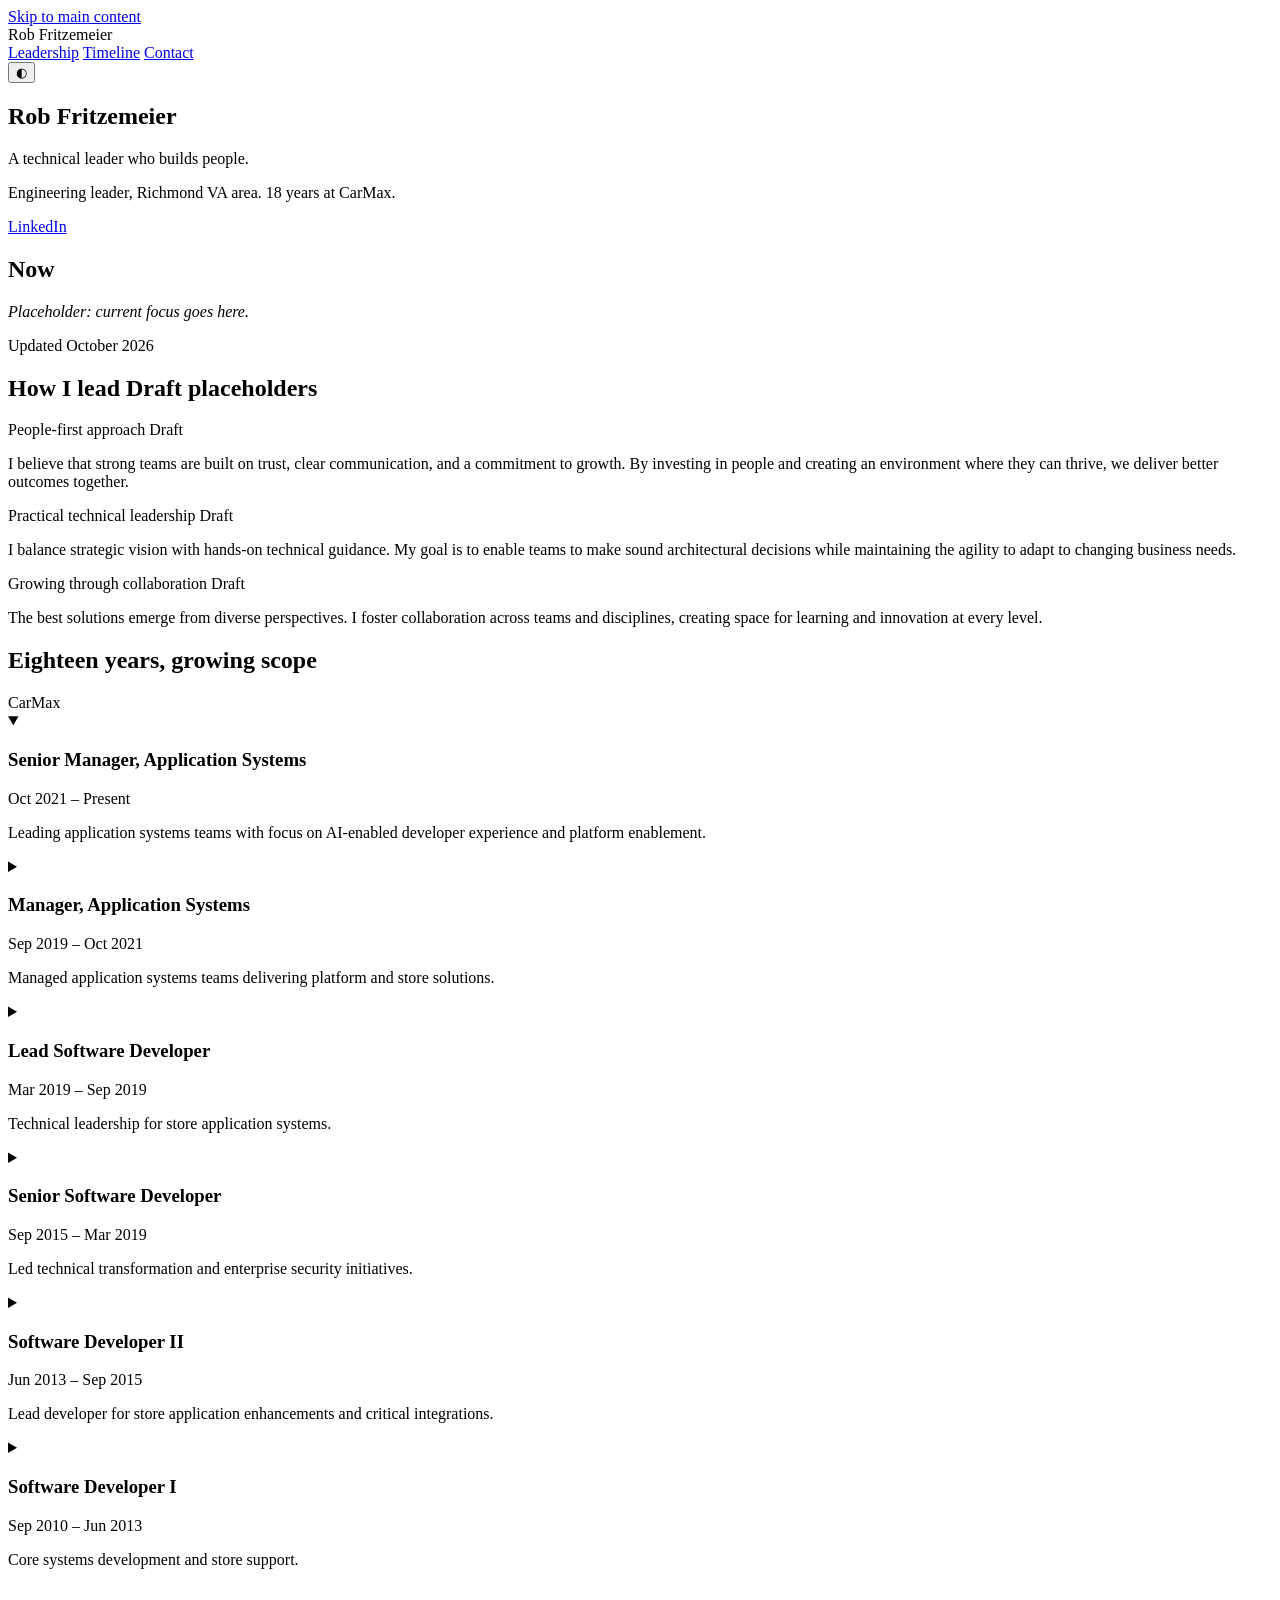
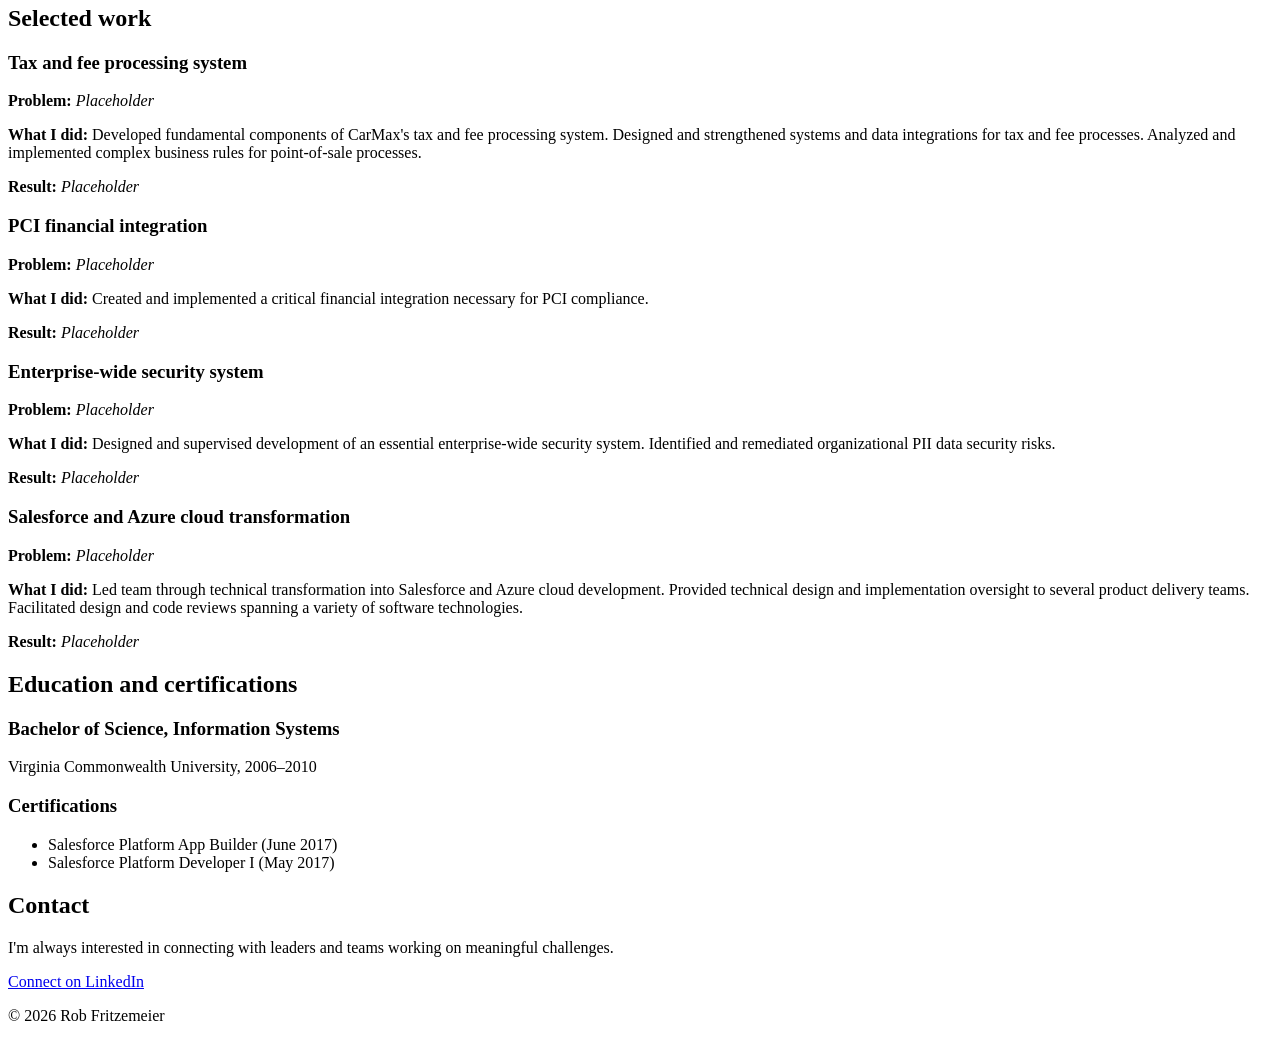
==== public/index.html @ 71935963 "Fix placeholder content to prevent accidental publication - Remove job-seeking language from Now car" ====
<!DOCTYPE html>
<html lang="en">
<head>
  <meta charset="UTF-8">
  <meta name="viewport" content="width=device-width, initial-scale=1.0">
  <meta name="color-scheme" content="light dark">
  <meta name="description" content="Technical leader who builds people. 18 years of growing scope at CarMax.">
  
  <!-- Open Graph -->
  <meta property="og:type" content="website">
  <meta property="og:url" content="https://robthefritz.com">
  <meta property="og:title" content="Rob Fritzemeier | Engineering leader">
  <meta property="og:description" content="Technical leader who builds people. 18 years of growing scope at CarMax.">
  <meta property="og:image" content="https://robthefritz.com/og-preview.png">
  <meta property="og:image:width" content="1200">
  <meta property="og:image:height" content="630">
  
  <!-- Twitter Card -->
  <meta name="twitter:card" content="summary_large_image">
  <meta name="twitter:url" content="https://robthefritz.com">
  <meta name="twitter:title" content="Rob Fritzemeier | Engineering leader">
  <meta name="twitter:description" content="Technical leader who builds people. 18 years of growing scope at CarMax.">
  <meta name="twitter:image" content="https://robthefritz.com/og-preview.png">
  
  <!-- Canonical -->
  <link rel="canonical" href="https://robthefritz.com">
  
  <title>Rob Fritzemeier | Engineering leader</title>
  <link rel="icon" type="image/svg+xml" href="/favicon.svg">
  <link rel="icon" type="image/png" sizes="32x32" href="/favicon-32.png">
  <link rel="stylesheet" href="/style.css">
  
  <!-- Theme script: runs before paint to avoid flash -->
  <script>
    (function() {
      const theme = localStorage.getItem('theme') || 'auto';
      if (theme === 'light') {
        document.documentElement.setAttribute('data-theme', 'light');
      } else if (theme === 'dark') {
        document.documentElement.setAttribute('data-theme', 'dark');
      }
    })();
  </script>
</head>
<body>
  <a href="#main-content" class="skip-link">Skip to main content</a>

  <header>
    <div class="header-content">
      <div class="header-name">Rob Fritzemeier</div>
      <div class="header-right">
        <nav aria-label="Main navigation">
          <a href="#leadership">Leadership</a>
          <a href="#timeline">Timeline</a>
          <a href="#contact">Contact</a>
        </nav>
        <button id="theme-toggle" aria-label="Toggle theme" title="Toggle light/dark theme">
          <span class="theme-icon" aria-hidden="true"></span>
        </button>
      </div>
    </div>
  </header>

  <main id="main-content">
    <!-- Hero Section -->
    <section class="hero">
      <h1>Rob Fritzemeier</h1>
      <p class="headline">A technical leader who builds people.</p>
      <p class="subtitle">Engineering leader, Richmond VA area. 18 years at CarMax.</p>
      <div class="hero-links">
        <!-- TODO(rob): set email address -->
        <!-- <a href="mailto:TODO@example.invalid" class="button-secondary">Email</a> -->
        <a href="https://linkedin.com/in/robthefritz" class="button-secondary" rel="noopener noreferrer" target="_blank">LinkedIn</a>
        <!-- TODO(rob): add /rob-fritzemeier-resume.pdf to enable this button -->
        <!-- <a href="/rob-fritzemeier-resume.pdf" class="button-secondary" download>Download resume (PDF)</a> -->
      </div>
    </section>

    <!-- Now Section -->
    <section class="now-card" aria-labelledby="now-heading">
      <h2 id="now-heading" class="now-label">Now</h2>
      <!-- TODO(rob) -->
      <p><em>Placeholder: current focus goes here.</em></p>
      <p class="now-updated">Updated October 2026</p>
    </section>

    <!-- How I Lead Section -->
    <section id="leadership" aria-labelledby="leadership-heading">
      <h2 id="leadership-heading">How I lead <span class="draft-label">Draft placeholders</span></h2>
      <div class="principles">
        <!-- TODO(rob) -->
        <div class="principle">
          <div class="principle-title">People-first approach <span class="draft-label">Draft</span></div>
          <p>I believe that strong teams are built on trust, clear communication, and a commitment to growth. By investing in people and creating an environment where they can thrive, we deliver better outcomes together.</p>
        </div>
        <!-- TODO(rob) -->
        <div class="principle">
          <div class="principle-title">Practical technical leadership <span class="draft-label">Draft</span></div>
          <p>I balance strategic vision with hands-on technical guidance. My goal is to enable teams to make sound architectural decisions while maintaining the agility to adapt to changing business needs.</p>
        </div>
        <!-- TODO(rob) -->
        <div class="principle">
          <div class="principle-title">Growing through collaboration <span class="draft-label">Draft</span></div>
          <p>The best solutions emerge from diverse perspectives. I foster collaboration across teams and disciplines, creating space for learning and innovation at every level.</p>
        </div>
      </div>
    </section>

    <!-- Timeline Section -->
    <section id="timeline" aria-labelledby="timeline-heading">
      <h2 id="timeline-heading">Eighteen years, growing scope</h2>
      <div class="employer-heading">CarMax</div>
      <div class="timeline">
        <details class="timeline-entry current" open>
          <summary>
            <div class="timeline-marker"></div>
            <div class="timeline-summary">
              <div class="timeline-header">
                <h3>Senior Manager, Application Systems</h3>
                <div class="timeline-years">Oct 2021 – Present</div>
              </div>
              <p class="timeline-scope">Leading application systems teams with focus on AI-enabled developer experience and platform enablement.</p>
            </div>
          </summary>
        </details>

        <details class="timeline-entry">
          <summary>
            <div class="timeline-marker"></div>
            <div class="timeline-summary">
              <div class="timeline-header">
                <h3>Manager, Application Systems</h3>
                <div class="timeline-years">Sep 2019 – Oct 2021</div>
              </div>
              <p class="timeline-scope">Managed application systems teams delivering platform and store solutions.</p>
            </div>
          </summary>
        </details>

        <details class="timeline-entry">
          <summary>
            <div class="timeline-marker"></div>
            <div class="timeline-summary">
              <div class="timeline-header">
                <h3>Lead Software Developer</h3>
                <div class="timeline-years">Mar 2019 – Sep 2019</div>
              </div>
              <p class="timeline-scope">Technical leadership for store application systems.</p>
            </div>
          </summary>
        </details>

        <details class="timeline-entry">
          <summary>
            <div class="timeline-marker"></div>
            <div class="timeline-summary">
              <div class="timeline-header">
                <h3>Senior Software Developer</h3>
                <div class="timeline-years">Sep 2015 – Mar 2019</div>
              </div>
              <p class="timeline-scope">Led technical transformation and enterprise security initiatives.</p>
            </div>
          </summary>
          <div class="timeline-details">
            <ul>
              <li>Led team through technical transformation into Salesforce and Azure cloud development</li>
              <li>Designed and supervised development of an essential enterprise-wide security system</li>
              <li>Identified and remediated organizational PII data security risks</li>
            </ul>
          </div>
        </details>

        <details class="timeline-entry">
          <summary>
            <div class="timeline-marker"></div>
            <div class="timeline-summary">
              <div class="timeline-header">
                <h3>Software Developer II</h3>
                <div class="timeline-years">Jun 2013 – Sep 2015</div>
              </div>
              <p class="timeline-scope">Lead developer for store application enhancements and critical integrations.</p>
            </div>
          </summary>
          <div class="timeline-details">
            <ul>
              <li>Created and implemented a critical financial integration necessary for PCI compliance</li>
              <li>Lead developer for a wide assortment of store application enhancement projects</li>
              <li>Built and maintained several key third-party service integrations</li>
            </ul>
          </div>
        </details>

        <details class="timeline-entry">
          <summary>
            <div class="timeline-marker"></div>
            <div class="timeline-summary">
              <div class="timeline-header">
                <h3>Software Developer I</h3>
                <div class="timeline-years">Sep 2010 – Jun 2013</div>
              </div>
              <p class="timeline-scope">Core systems development and store support.</p>
            </div>
          </summary>
          <div class="timeline-details">
            <ul>
              <li>Developed fundamental components of CarMax's tax and fee processing system</li>
              <li>Maintained and augmented core business application systems</li>
              <li>Analyzed and implemented complex business rules for point-of-sale processes</li>
            </ul>
          </div>
        </details>
      </div>
    </section>

    <!-- Selected Work Section -->
    <section id="work" aria-labelledby="work-heading">
      <h2 id="work-heading">Selected work</h2>
      <div class="work-grid">
        <article class="work-card">
          <h3>Tax and fee processing system</h3>
          <!-- TODO(rob) -->
          <p><strong>Problem:</strong> <em>Placeholder</em></p>
          <p><strong>What I did:</strong> Developed fundamental components of CarMax's tax and fee processing system. Designed and strengthened systems and data integrations for tax and fee processes. Analyzed and implemented complex business rules for point-of-sale processes.</p>
          <!-- TODO(rob) -->
          <p><strong>Result:</strong> <em>Placeholder</em></p>
        </article>

        <article class="work-card">
          <h3>PCI financial integration</h3>
          <!-- TODO(rob) -->
          <p><strong>Problem:</strong> <em>Placeholder</em></p>
          <p><strong>What I did:</strong> Created and implemented a critical financial integration necessary for PCI compliance.</p>
          <!-- TODO(rob) -->
          <p><strong>Result:</strong> <em>Placeholder</em></p>
        </article>

        <article class="work-card">
          <h3>Enterprise-wide security system</h3>
          <!-- TODO(rob) -->
          <p><strong>Problem:</strong> <em>Placeholder</em></p>
          <p><strong>What I did:</strong> Designed and supervised development of an essential enterprise-wide security system. Identified and remediated organizational PII data security risks.</p>
          <!-- TODO(rob) -->
          <p><strong>Result:</strong> <em>Placeholder</em></p>
        </article>

        <article class="work-card">
          <h3>Salesforce and Azure cloud transformation</h3>
          <!-- TODO(rob) -->
          <p><strong>Problem:</strong> <em>Placeholder</em></p>
          <p><strong>What I did:</strong> Led team through technical transformation into Salesforce and Azure cloud development. Provided technical design and implementation oversight to several product delivery teams. Facilitated design and code reviews spanning a variety of software technologies.</p>
          <!-- TODO(rob) -->
          <p><strong>Result:</strong> <em>Placeholder</em></p>
        </article>
      </div>
    </section>

    <!-- Education and Certifications Section -->
    <section id="education" aria-labelledby="education-heading">
      <h2 id="education-heading">Education and certifications</h2>
      <div class="education-content">
        <div class="education-item">
          <h3>Bachelor of Science, Information Systems</h3>
          <p>Virginia Commonwealth University, 2006–2010</p>
        </div>
        <div class="certifications">
          <h3>Certifications</h3>
          <ul>
            <li>Salesforce Platform App Builder (June 2017)</li>
            <li>Salesforce Platform Developer I (May 2017)</li>
          </ul>
        </div>
      </div>
    </section>

    <!-- Contact Section -->
    <section id="contact" aria-labelledby="contact-heading">
      <h2 id="contact-heading">Contact</h2>
      <p class="contact-intro">I'm always interested in connecting with leaders and teams working on meaningful challenges.</p>
      <!-- TODO(rob): set email address -->
      <div class="contact-links">
        <!-- <a href="mailto:TODO@example.invalid" class="button-primary">Email</a> -->
        <a href="https://linkedin.com/in/robthefritz" class="button-primary" rel="noopener noreferrer" target="_blank">Connect on LinkedIn</a>
      </div>
    </section>
  </main>

  <footer>
    <p>© 2026 Rob Fritzemeier</p>
    <!-- TODO(rob): add /rob-fritzemeier-resume.pdf to enable this button -->
    <!-- <a href="/rob-fritzemeier-resume.pdf" class="button-secondary" download>Download resume (PDF)</a> -->
  </footer>

  <!-- Theme toggle script -->
  <script>
    (function() {
      const toggle = document.getElementById('theme-toggle');
      if (!toggle) return;
      
      const themes = ['auto', 'light', 'dark'];
      let currentTheme = localStorage.getItem('theme') || 'auto';
      
      function setTheme(theme) {
        currentTheme = theme;
        localStorage.setItem('theme', theme);
        
        if (theme === 'auto') {
          document.documentElement.removeAttribute('data-theme');
          toggle.setAttribute('aria-label', 'Theme: Auto');
        } else {
          document.documentElement.setAttribute('data-theme', theme);
          toggle.setAttribute('aria-label', 'Theme: ' + theme.charAt(0).toUpperCase() + theme.slice(1));
        }
        
        updateIcon();
      }
      
      function updateIcon() {
        const icon = toggle.querySelector('.theme-icon');
        if (currentTheme === 'light') {
          icon.textContent = '☀';
        } else if (currentTheme === 'dark') {
          icon.textContent = '☾';
        } else {
          icon.textContent = '◐';
        }
      }
      
      toggle.addEventListener('click', function() {
        const currentIndex = themes.indexOf(currentTheme);
        const nextTheme = themes[(currentIndex + 1) % themes.length];
        setTheme(nextTheme);
      });
      
      setTheme(currentTheme);
    })();
  </script>
</body>
</html>
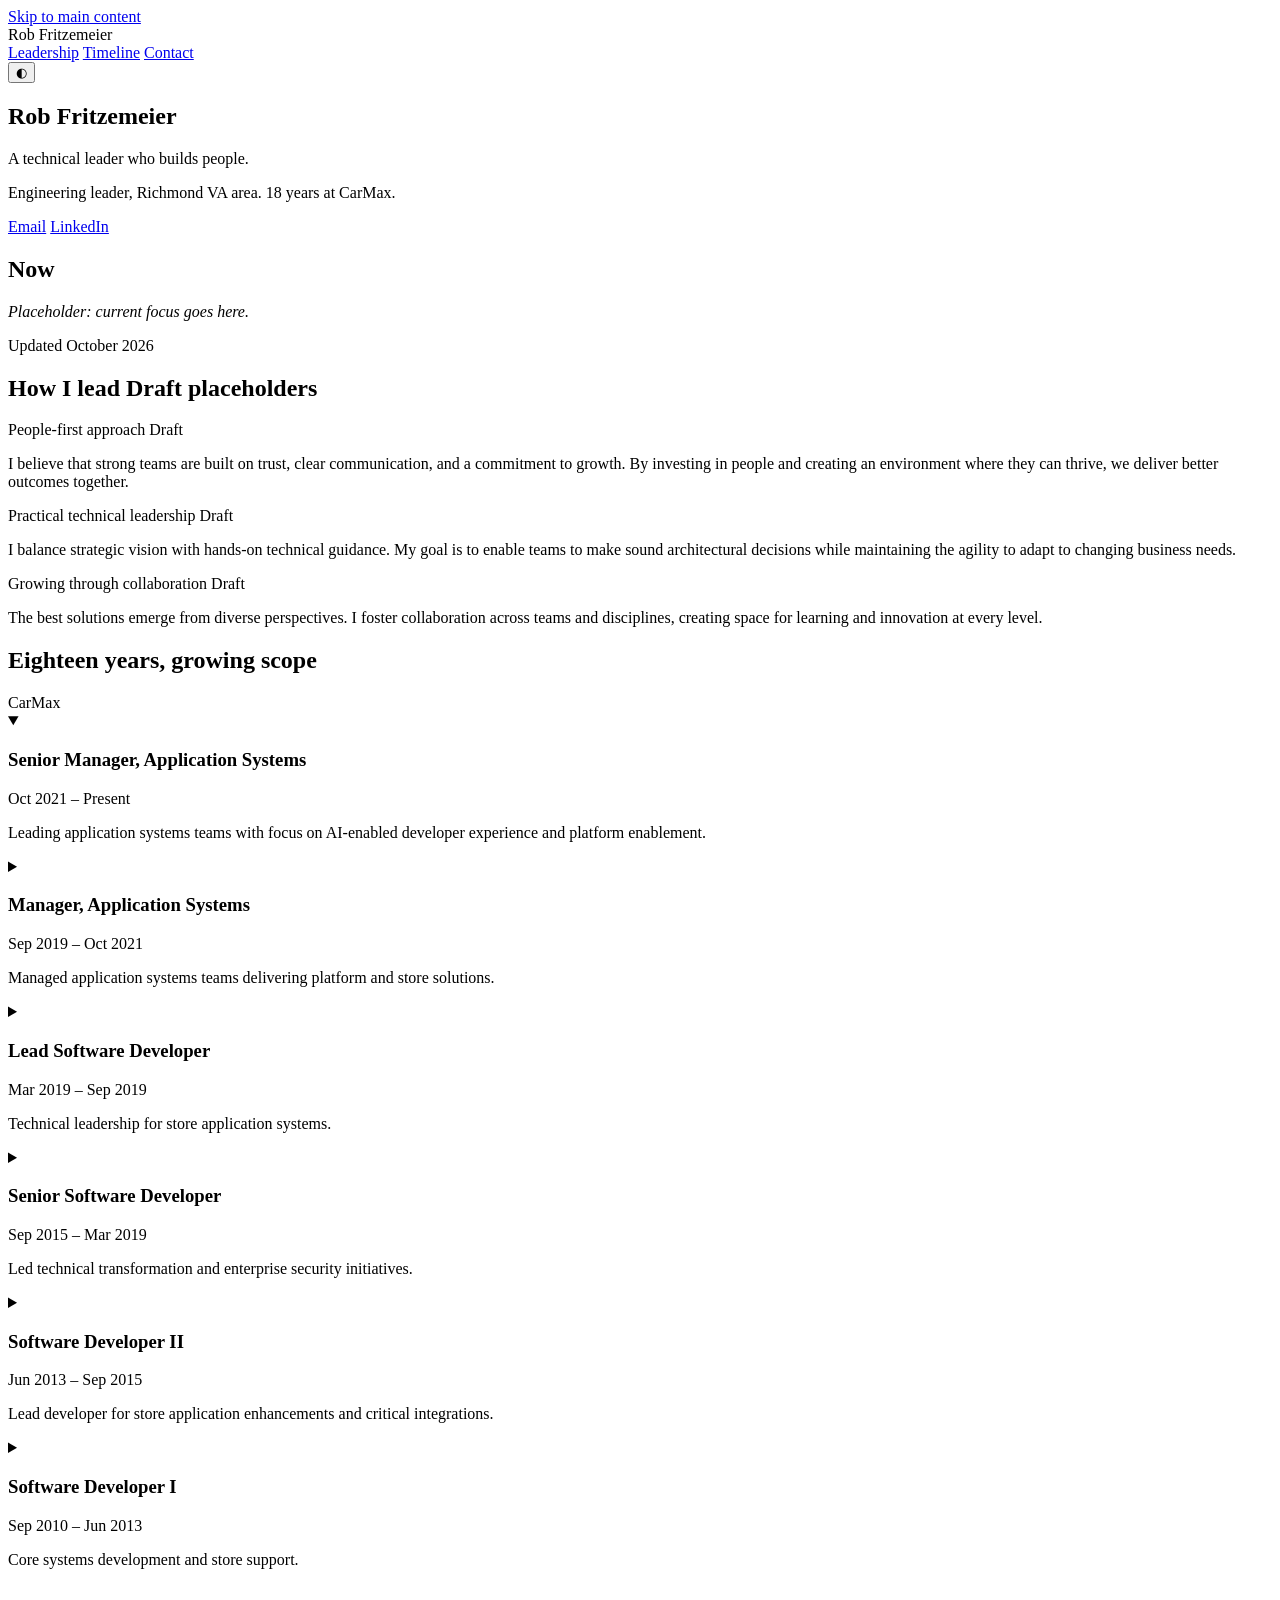
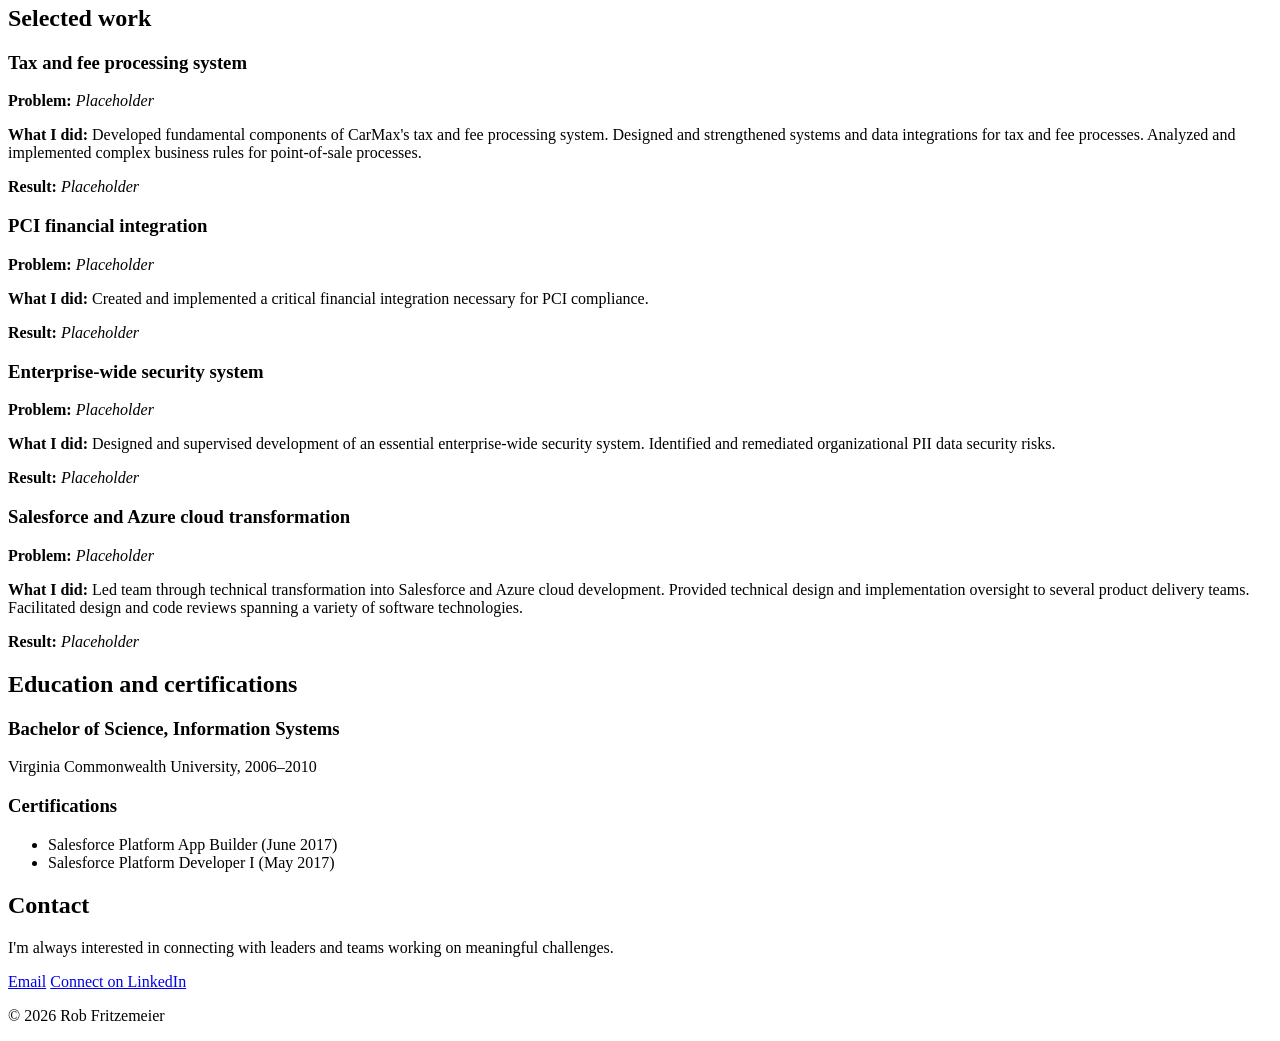
==== commit e4a24a40: "Enable email buttons with robthefritz@gmail.com - Uncomment and activate email buttons in hero and c" ====
--- a/public/index.html
+++ b/public/index.html
@@ -68,8 +68,7 @@
       <p class="headline">A technical leader who builds people.</p>
       <p class="subtitle">Engineering leader, Richmond VA area. 18 years at CarMax.</p>
       <div class="hero-links">
-        <!-- TODO(rob): set email address -->
-        <!-- <a href="mailto:TODO@example.invalid" class="button-secondary">Email</a> -->
+        <a href="mailto:robthefritz@gmail.com" class="button-secondary">Email</a>
         <a href="https://linkedin.com/in/robthefritz" class="button-secondary" rel="noopener noreferrer" target="_blank">LinkedIn</a>
         <!-- TODO(rob): add /rob-fritzemeier-resume.pdf to enable this button -->
         <!-- <a href="/rob-fritzemeier-resume.pdf" class="button-secondary" download>Download resume (PDF)</a> -->
@@ -276,9 +275,8 @@
     <section id="contact" aria-labelledby="contact-heading">
       <h2 id="contact-heading">Contact</h2>
       <p class="contact-intro">I'm always interested in connecting with leaders and teams working on meaningful challenges.</p>
-      <!-- TODO(rob): set email address -->
       <div class="contact-links">
-        <!-- <a href="mailto:TODO@example.invalid" class="button-primary">Email</a> -->
+        <a href="mailto:robthefritz@gmail.com" class="button-primary">Email</a>
         <a href="https://linkedin.com/in/robthefritz" class="button-primary" rel="noopener noreferrer" target="_blank">Connect on LinkedIn</a>
       </div>
     </section>
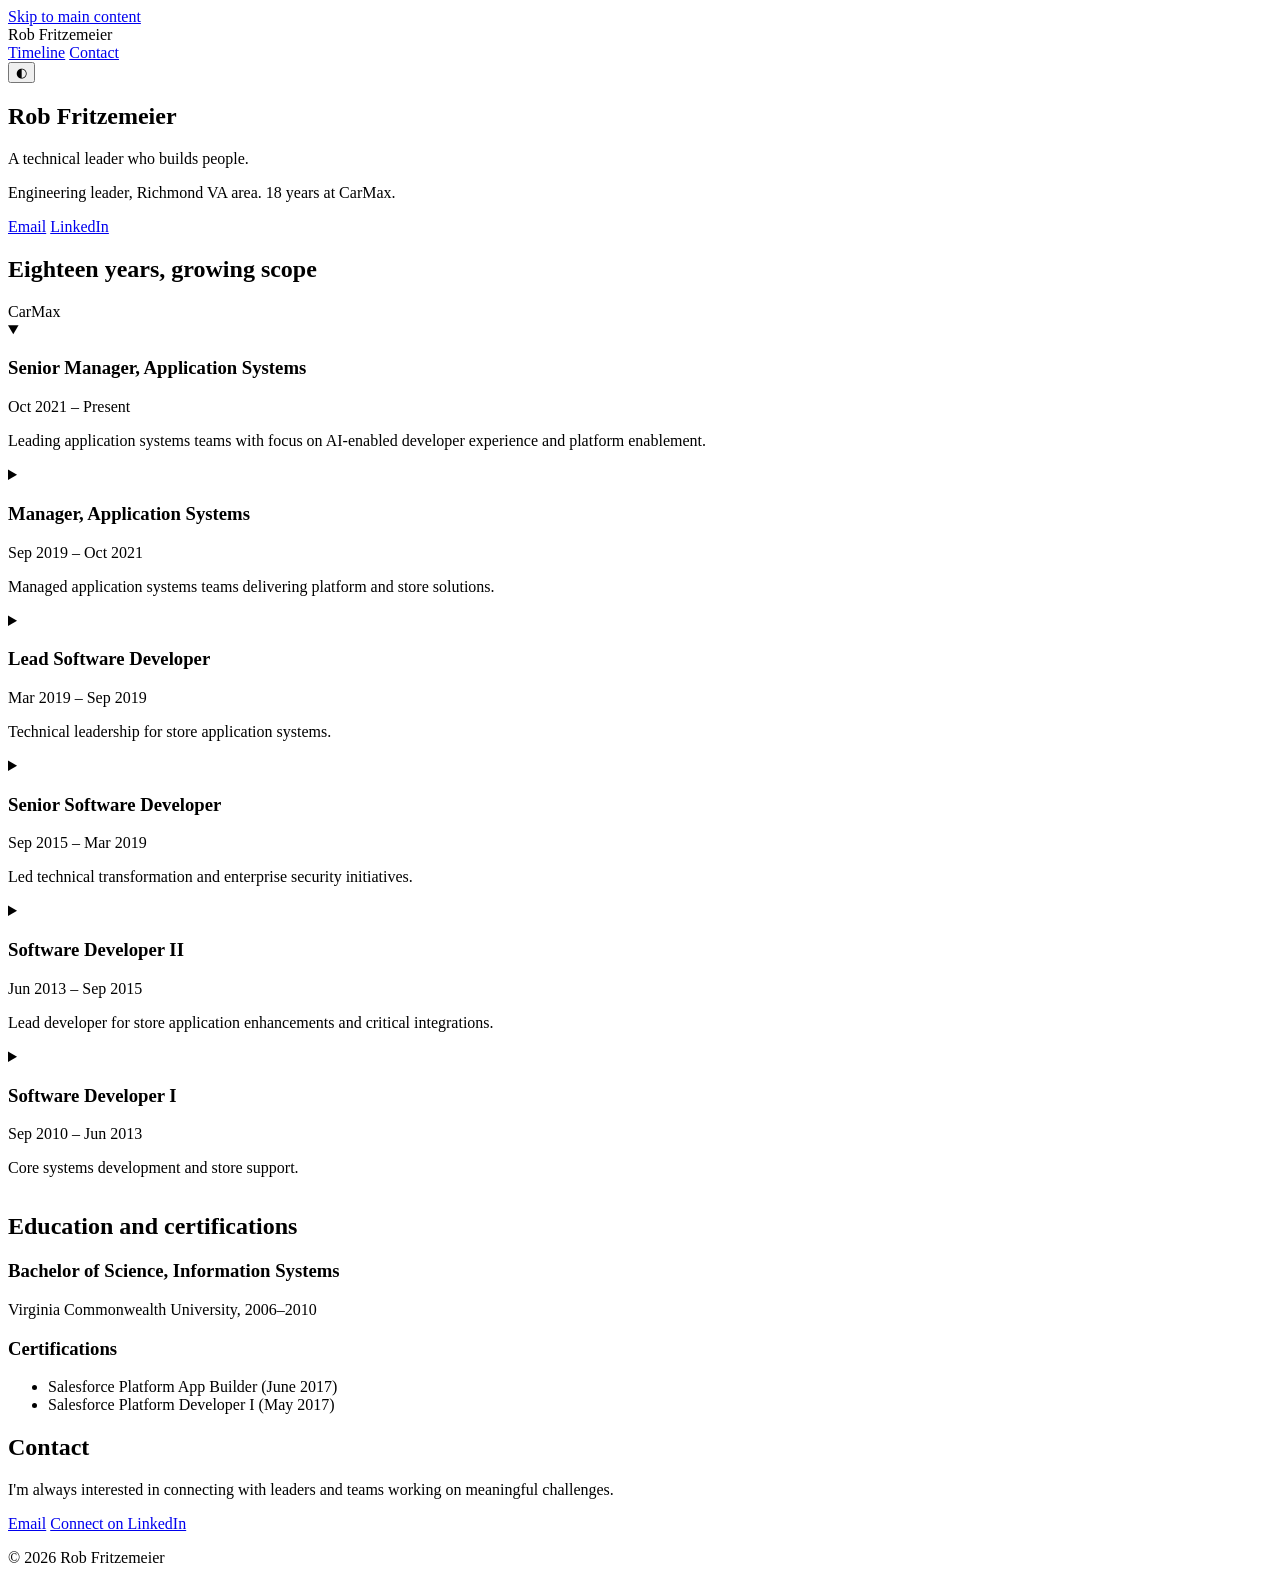
==== commit 6462a50f: "Remove placeholder-only sections for immediate deployment Sections removed from rendered page (kept " ====
--- a/public/index.html
+++ b/public/index.html
@@ -50,7 +50,6 @@
       <div class="header-name">Rob Fritzemeier</div>
       <div class="header-right">
         <nav aria-label="Main navigation">
-          <a href="#leadership">Leadership</a>
           <a href="#timeline">Timeline</a>
           <a href="#contact">Contact</a>
         </nav>
@@ -75,35 +74,26 @@
       </div>
     </section>
 
-    <!-- Now Section -->
+    <!-- TODO(rob): Restore Now card when ready - see issue #4
     <section class="now-card" aria-labelledby="now-heading">
       <h2 id="now-heading" class="now-label">Now</h2>
-      <!-- TODO(rob) -->
-      <p><em>Placeholder: current focus goes here.</em></p>
-      <p class="now-updated">Updated October 2026</p>
-    </section>
-
-    <!-- How I Lead Section -->
+      <p>[Current focus content goes here]</p>
+      <p class="now-updated">Updated Month Year</p>
+    </section>
+    -->
+
+    <!-- TODO(rob): Restore How I lead section when ready - see issue #6
     <section id="leadership" aria-labelledby="leadership-heading">
-      <h2 id="leadership-heading">How I lead <span class="draft-label">Draft placeholders</span></h2>
+      <h2 id="leadership-heading">How I lead</h2>
       <div class="principles">
-        <!-- TODO(rob) -->
         <div class="principle">
-          <div class="principle-title">People-first approach <span class="draft-label">Draft</span></div>
-          <p>I believe that strong teams are built on trust, clear communication, and a commitment to growth. By investing in people and creating an environment where they can thrive, we deliver better outcomes together.</p>
+          <div class="principle-title">[Leadership principle title]</div>
+          <p>[Leadership principle description]</p>
         </div>
-        <!-- TODO(rob) -->
-        <div class="principle">
-          <div class="principle-title">Practical technical leadership <span class="draft-label">Draft</span></div>
-          <p>I balance strategic vision with hands-on technical guidance. My goal is to enable teams to make sound architectural decisions while maintaining the agility to adapt to changing business needs.</p>
-        </div>
-        <!-- TODO(rob) -->
-        <div class="principle">
-          <div class="principle-title">Growing through collaboration <span class="draft-label">Draft</span></div>
-          <p>The best solutions emerge from diverse perspectives. I foster collaboration across teams and disciplines, creating space for learning and innovation at every level.</p>
-        </div>
-      </div>
-    </section>
+        [Additional principles]
+      </div>
+    </section>
+    -->
 
     <!-- Timeline Section -->
     <section id="timeline" aria-labelledby="timeline-heading">
@@ -211,47 +201,40 @@
       </div>
     </section>
 
-    <!-- Selected Work Section -->
+    <!-- TODO(rob): Restore Selected Work section when ready - see issues #3 (Problem statements) and #5 (Results)
     <section id="work" aria-labelledby="work-heading">
       <h2 id="work-heading">Selected work</h2>
       <div class="work-grid">
         <article class="work-card">
           <h3>Tax and fee processing system</h3>
-          <!-- TODO(rob) -->
-          <p><strong>Problem:</strong> <em>Placeholder</em></p>
+          <p><strong>Problem:</strong> [Context]</p>
           <p><strong>What I did:</strong> Developed fundamental components of CarMax's tax and fee processing system. Designed and strengthened systems and data integrations for tax and fee processes. Analyzed and implemented complex business rules for point-of-sale processes.</p>
-          <!-- TODO(rob) -->
-          <p><strong>Result:</strong> <em>Placeholder</em></p>
+          <p><strong>Result:</strong> [Outcome/impact]</p>
         </article>
 
         <article class="work-card">
           <h3>PCI financial integration</h3>
-          <!-- TODO(rob) -->
-          <p><strong>Problem:</strong> <em>Placeholder</em></p>
+          <p><strong>Problem:</strong> [Context]</p>
           <p><strong>What I did:</strong> Created and implemented a critical financial integration necessary for PCI compliance.</p>
-          <!-- TODO(rob) -->
-          <p><strong>Result:</strong> <em>Placeholder</em></p>
+          <p><strong>Result:</strong> [Outcome/impact]</p>
         </article>
 
         <article class="work-card">
           <h3>Enterprise-wide security system</h3>
-          <!-- TODO(rob) -->
-          <p><strong>Problem:</strong> <em>Placeholder</em></p>
+          <p><strong>Problem:</strong> [Context]</p>
           <p><strong>What I did:</strong> Designed and supervised development of an essential enterprise-wide security system. Identified and remediated organizational PII data security risks.</p>
-          <!-- TODO(rob) -->
-          <p><strong>Result:</strong> <em>Placeholder</em></p>
+          <p><strong>Result:</strong> [Outcome/impact]</p>
         </article>
 
         <article class="work-card">
           <h3>Salesforce and Azure cloud transformation</h3>
-          <!-- TODO(rob) -->
-          <p><strong>Problem:</strong> <em>Placeholder</em></p>
+          <p><strong>Problem:</strong> [Context]</p>
           <p><strong>What I did:</strong> Led team through technical transformation into Salesforce and Azure cloud development. Provided technical design and implementation oversight to several product delivery teams. Facilitated design and code reviews spanning a variety of software technologies.</p>
-          <!-- TODO(rob) -->
-          <p><strong>Result:</strong> <em>Placeholder</em></p>
+          <p><strong>Result:</strong> [Outcome/impact]</p>
         </article>
       </div>
     </section>
+    -->
 
     <!-- Education and Certifications Section -->
     <section id="education" aria-labelledby="education-heading">
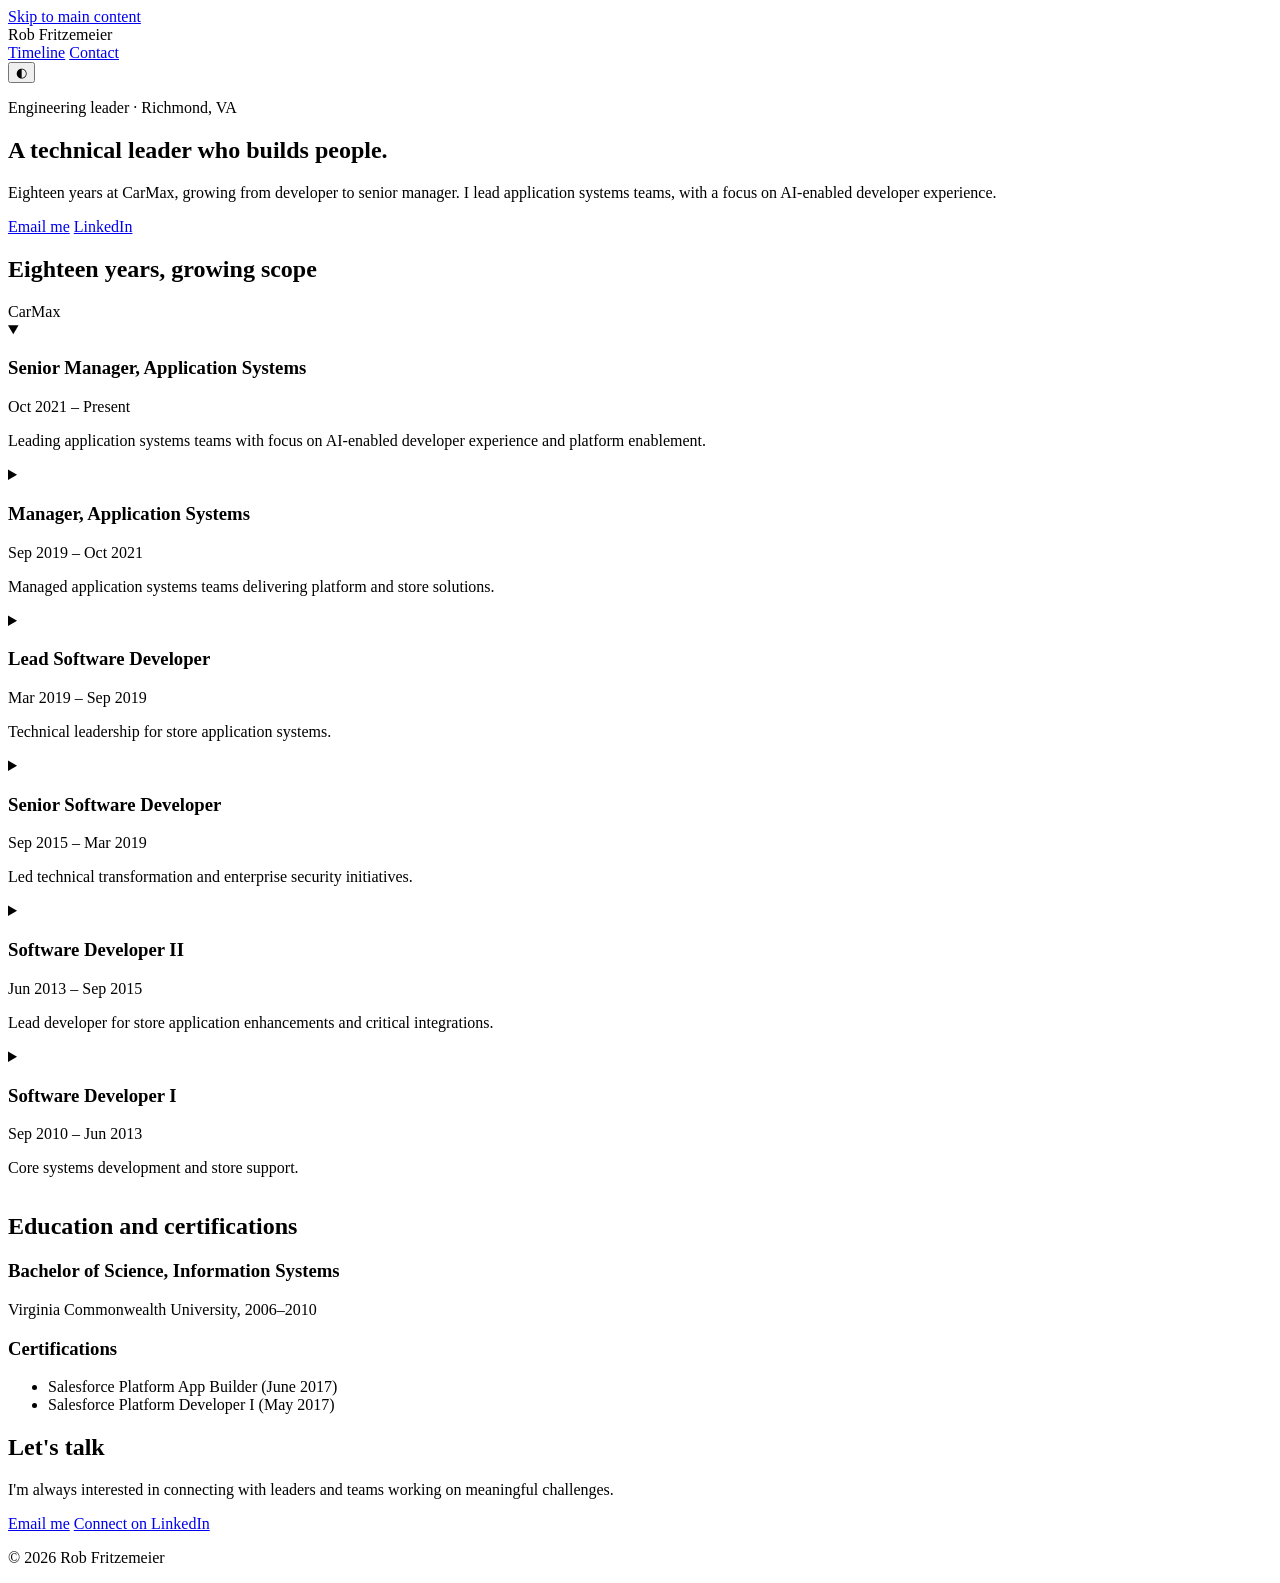
==== commit ade50e0c: "Implement v2 design with green palette and improved layout Replace brown palette with approved green" ====
--- a/public/index.html
+++ b/public/index.html
@@ -4,6 +4,8 @@
   <meta charset="UTF-8">
   <meta name="viewport" content="width=device-width, initial-scale=1.0">
   <meta name="color-scheme" content="light dark">
+  <meta name="theme-color" content="#3D6350" media="(prefers-color-scheme: light)">
+  <meta name="theme-color" content="#7FB89A" media="(prefers-color-scheme: dark)">
   <meta name="description" content="Technical leader who builds people. 18 years of growing scope at CarMax.">
   
   <!-- Open Graph -->
@@ -63,11 +65,11 @@
   <main id="main-content">
     <!-- Hero Section -->
     <section class="hero">
-      <h1>Rob Fritzemeier</h1>
-      <p class="headline">A technical leader who builds people.</p>
-      <p class="subtitle">Engineering leader, Richmond VA area. 18 years at CarMax.</p>
+      <p class="eyebrow">Engineering leader · Richmond, VA</p>
+      <h1>A technical leader who builds people.</h1>
+      <p class="subtitle">Eighteen years at CarMax, growing from developer to senior manager. I lead application systems teams, with a focus on AI-enabled developer experience.</p>
       <div class="hero-links">
-        <a href="mailto:robthefritz@gmail.com" class="button-secondary">Email</a>
+        <a href="mailto:robthefritz@gmail.com" class="button-primary">Email me</a>
         <a href="https://linkedin.com/in/robthefritz" class="button-secondary" rel="noopener noreferrer" target="_blank">LinkedIn</a>
         <!-- TODO(rob): add /rob-fritzemeier-resume.pdf to enable this button -->
         <!-- <a href="/rob-fritzemeier-resume.pdf" class="button-secondary" download>Download resume (PDF)</a> -->
@@ -256,11 +258,11 @@
 
     <!-- Contact Section -->
     <section id="contact" aria-labelledby="contact-heading">
-      <h2 id="contact-heading">Contact</h2>
+      <h2 id="contact-heading">Let's talk</h2>
       <p class="contact-intro">I'm always interested in connecting with leaders and teams working on meaningful challenges.</p>
       <div class="contact-links">
-        <a href="mailto:robthefritz@gmail.com" class="button-primary">Email</a>
-        <a href="https://linkedin.com/in/robthefritz" class="button-primary" rel="noopener noreferrer" target="_blank">Connect on LinkedIn</a>
+        <a href="mailto:robthefritz@gmail.com" class="button-primary">Email me</a>
+        <a href="https://linkedin.com/in/robthefritz" class="button-secondary" rel="noopener noreferrer" target="_blank">Connect on LinkedIn</a>
       </div>
     </section>
   </main>
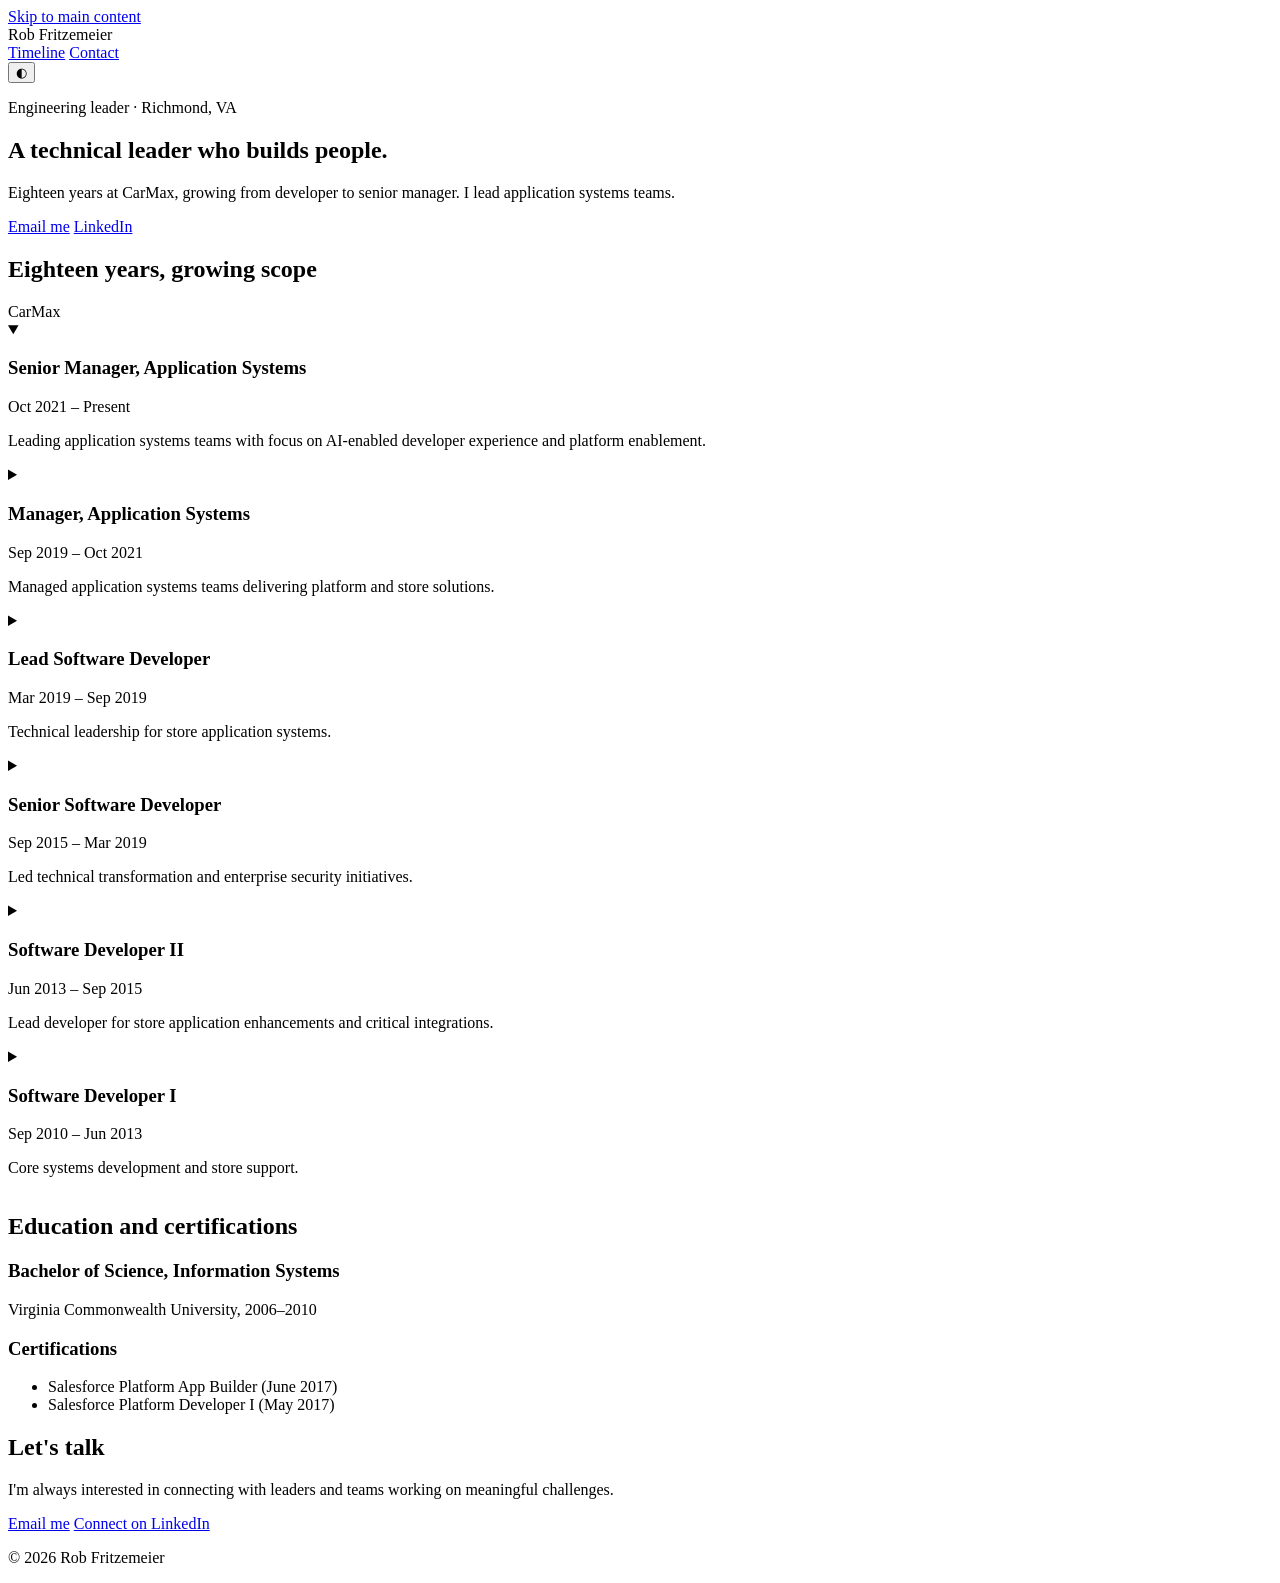
==== commit e527c657: "Fix hero subtitle and chevron display - Remove AI-focused claim from subtitle (not in source content" ====
--- a/public/index.html
+++ b/public/index.html
@@ -67,7 +67,7 @@
     <section class="hero">
       <p class="eyebrow">Engineering leader · Richmond, VA</p>
       <h1>A technical leader who builds people.</h1>
-      <p class="subtitle">Eighteen years at CarMax, growing from developer to senior manager. I lead application systems teams, with a focus on AI-enabled developer experience.</p>
+      <p class="subtitle">Eighteen years at CarMax, growing from developer to senior manager. I lead application systems teams.</p>
       <div class="hero-links">
         <a href="mailto:robthefritz@gmail.com" class="button-primary">Email me</a>
         <a href="https://linkedin.com/in/robthefritz" class="button-secondary" rel="noopener noreferrer" target="_blank">LinkedIn</a>
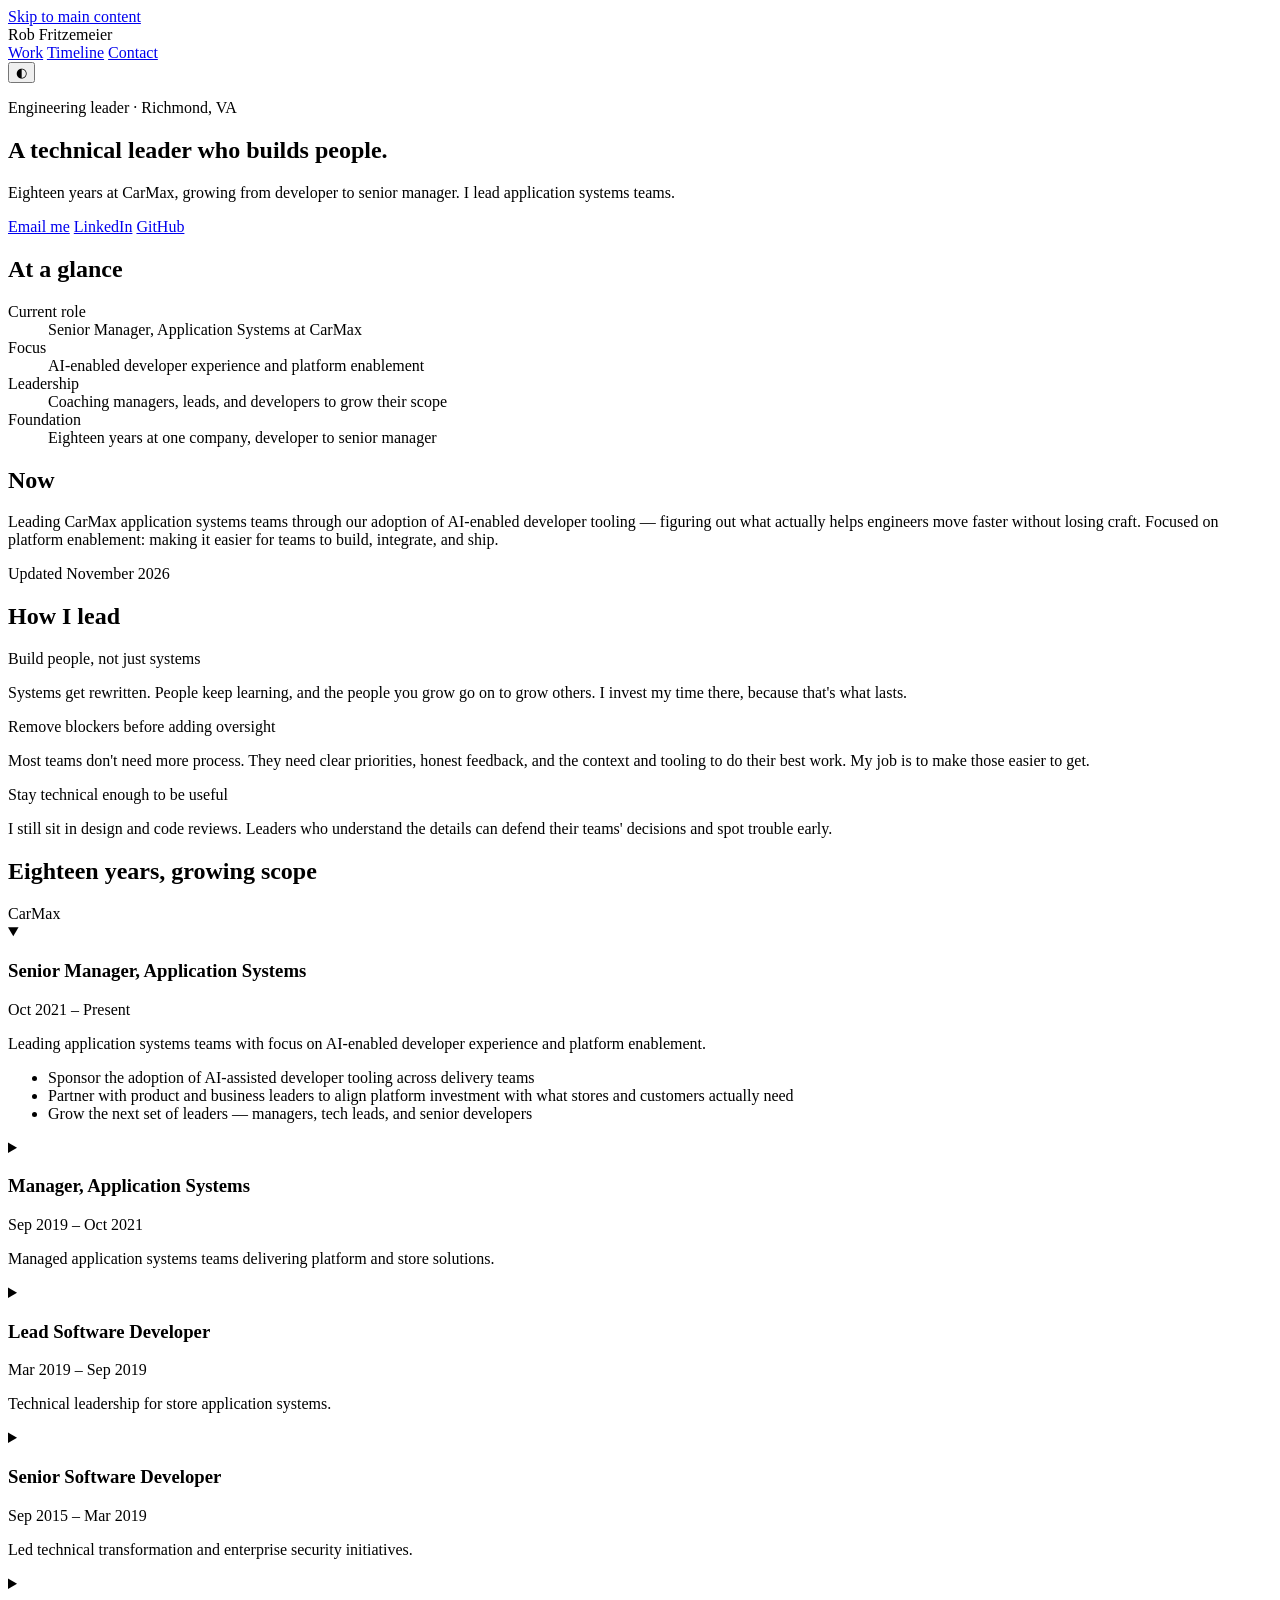
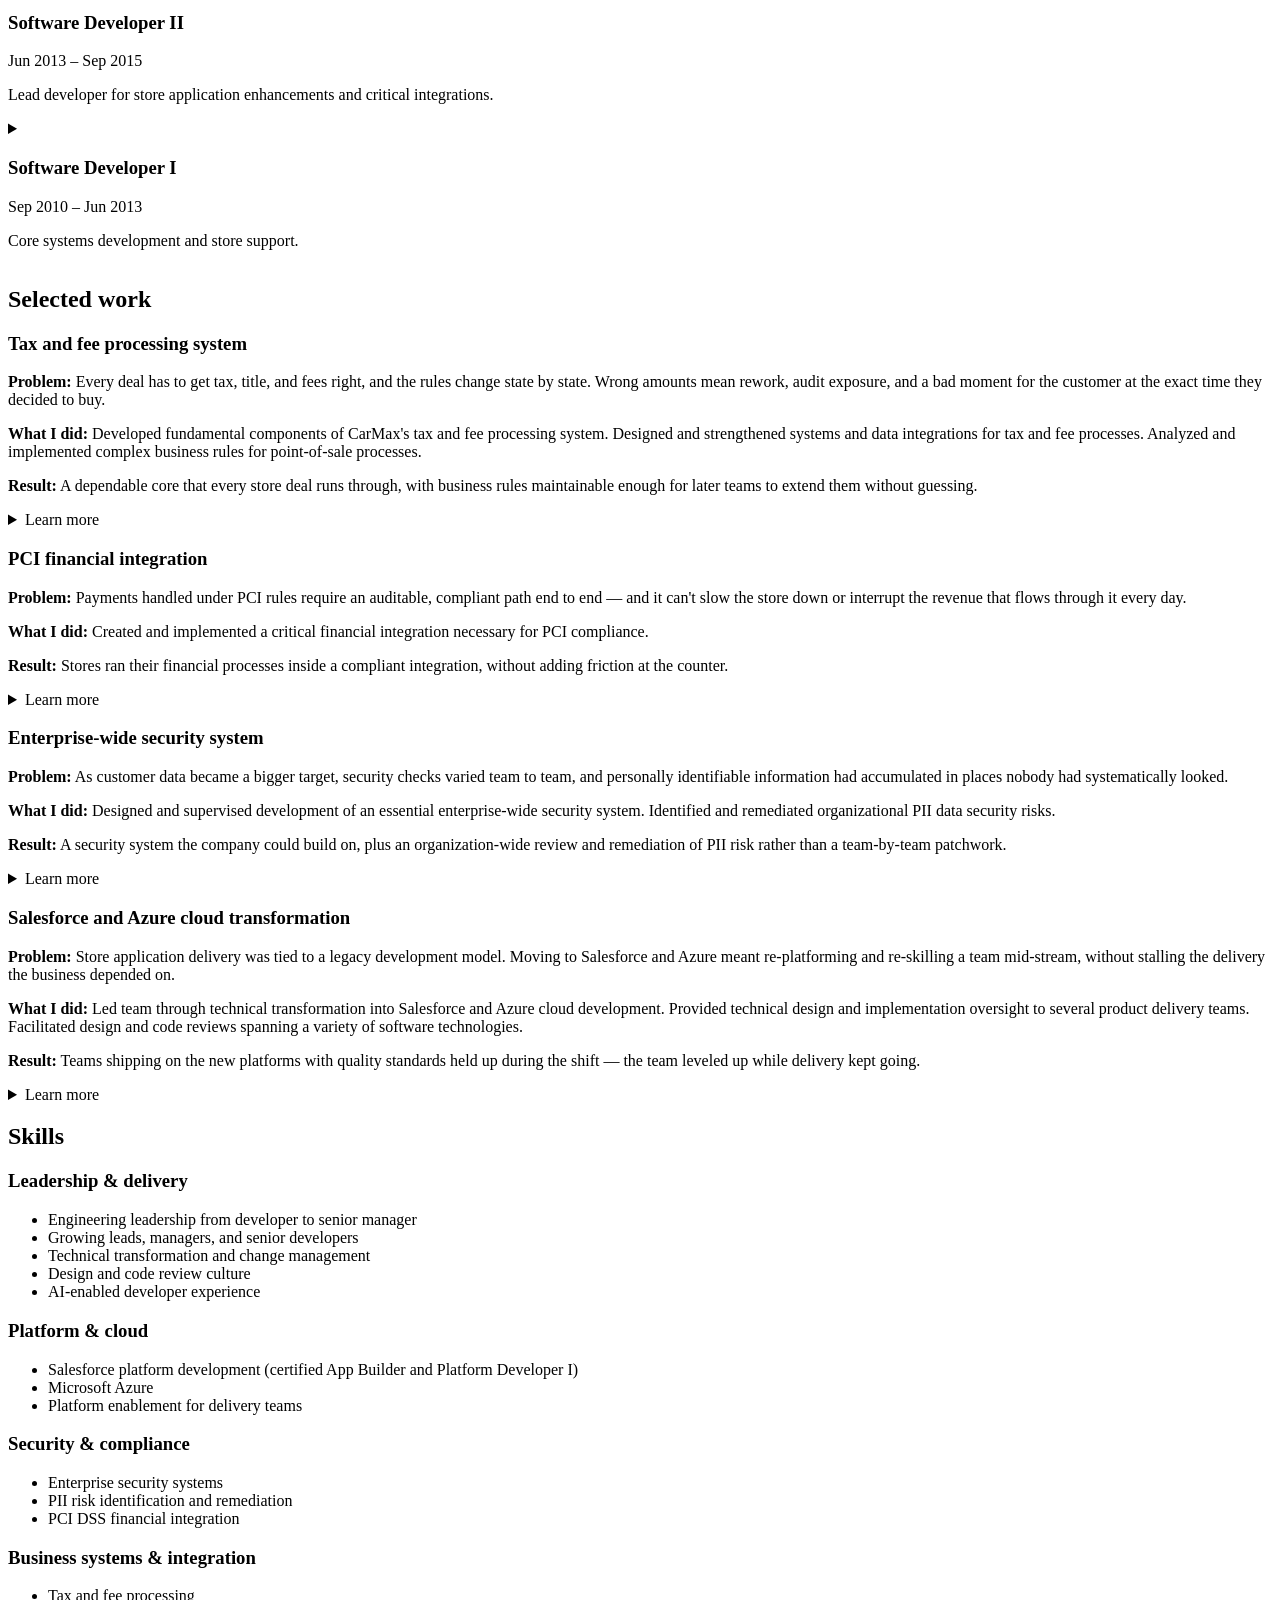
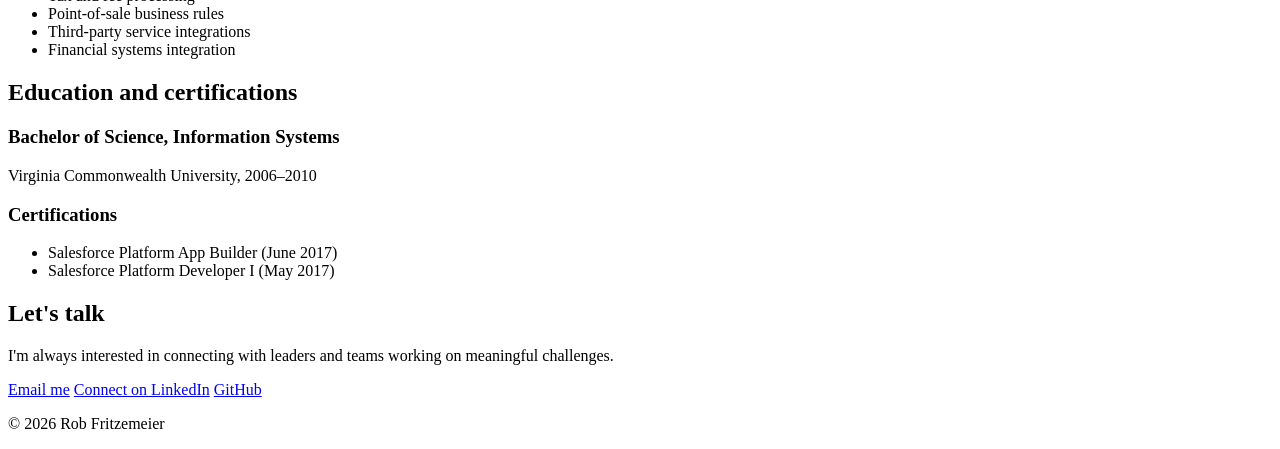
==== commit 749a678d: "Resume site v3: rich content framing and AI-ready features Implements Phases 1-2 from issue #17:  - " ====
--- a/public/index.html
+++ b/public/index.html
@@ -6,13 +6,13 @@
   <meta name="color-scheme" content="light dark">
   <meta name="theme-color" content="#3D6350" media="(prefers-color-scheme: light)">
   <meta name="theme-color" content="#7FB89A" media="(prefers-color-scheme: dark)">
-  <meta name="description" content="Technical leader who builds people. 18 years of growing scope at CarMax.">
+  <meta name="description" content="Engineering leader at CarMax. Eighteen years growing from developer to senior manager, now leading application systems teams with a focus on AI-enabled developer experience and platform enablement.">
   
   <!-- Open Graph -->
   <meta property="og:type" content="website">
   <meta property="og:url" content="https://robthefritz.com">
   <meta property="og:title" content="Rob Fritzemeier | Engineering leader">
-  <meta property="og:description" content="Technical leader who builds people. 18 years of growing scope at CarMax.">
+  <meta property="og:description" content="Engineering leader at CarMax. Eighteen years growing from developer to senior manager, now leading application systems teams with a focus on AI-enabled developer experience and platform enablement.">
   <meta property="og:image" content="https://robthefritz.com/og-preview.png">
   <meta property="og:image:width" content="1200">
   <meta property="og:image:height" content="630">
@@ -21,11 +21,48 @@
   <meta name="twitter:card" content="summary_large_image">
   <meta name="twitter:url" content="https://robthefritz.com">
   <meta name="twitter:title" content="Rob Fritzemeier | Engineering leader">
-  <meta name="twitter:description" content="Technical leader who builds people. 18 years of growing scope at CarMax.">
+  <meta name="twitter:description" content="Engineering leader at CarMax. Eighteen years growing from developer to senior manager, now leading application systems teams with a focus on AI-enabled developer experience and platform enablement.">
   <meta name="twitter:image" content="https://robthefritz.com/og-preview.png">
   
   <!-- Canonical -->
   <link rel="canonical" href="https://robthefritz.com">
+  
+  <!-- Structured data: schema.org Person (for search engines and AI assistants) -->
+  <script type="application/ld+json">
+  {
+    "@context": "https://schema.org",
+    "@type": "Person",
+    "name": "Rob Fritzemeier",
+    "url": "https://robthefritz.com/",
+    "jobTitle": "Senior Manager, Application Systems",
+    "worksFor": {
+      "@type": "Organization",
+      "name": "CarMax",
+      "url": "https://www.carmax.com/"
+    },
+    "description": "Engineering leader at CarMax. Eighteen years growing from developer to senior manager, now leading application systems teams with a focus on AI-enabled developer experience and platform enablement.",
+    "knowsAbout": [
+      "Engineering leadership",
+      "Application systems",
+      "Platform enablement",
+      "AI-enabled developer experience",
+      "Salesforce platform development",
+      "Microsoft Azure",
+      "PCI DSS compliance",
+      "Enterprise security",
+      "Systems integration",
+      "Point-of-sale systems"
+    ],
+    "alumniOf": {
+      "@type": "CollegeOrUniversity",
+      "name": "Virginia Commonwealth University"
+    },
+    "sameAs": [
+      "https://www.linkedin.com/in/robthefritz",
+      "https://github.com/robthefritz"
+    ]
+  }
+  </script>
   
   <title>Rob Fritzemeier | Engineering leader</title>
   <link rel="icon" type="image/svg+xml" href="/favicon.svg">
@@ -52,6 +89,7 @@
       <div class="header-name">Rob Fritzemeier</div>
       <div class="header-right">
         <nav aria-label="Main navigation">
+          <a href="#work">Work</a>
           <a href="#timeline">Timeline</a>
           <a href="#contact">Contact</a>
         </nav>
@@ -71,31 +109,60 @@
       <div class="hero-links">
         <a href="mailto:robthefritz@gmail.com" class="button-primary">Email me</a>
         <a href="https://linkedin.com/in/robthefritz" class="button-secondary" rel="noopener noreferrer" target="_blank">LinkedIn</a>
+        <a href="https://github.com/robthefritz" class="button-secondary" rel="noopener noreferrer" target="_blank">GitHub</a>
         <!-- TODO(rob): add /rob-fritzemeier-resume.pdf to enable this button -->
         <!-- <a href="/rob-fritzemeier-resume.pdf" class="button-secondary" download>Download resume (PDF)</a> -->
       </div>
     </section>
 
-    <!-- TODO(rob): Restore Now card when ready - see issue #4
+    <!-- DRAFT(rob): All text in the At a glance, Now, and How I lead sections below is a draft
+         for your review — see README "Content drafts for review". Edit freely. -->
+
+    <section class="at-a-glance" aria-labelledby="glance-heading">
+      <h2 id="glance-heading" class="now-label">At a glance</h2>
+      <dl class="glance-grid">
+        <div class="glance-item">
+          <dt>Current role</dt>
+          <dd>Senior Manager, Application Systems at CarMax</dd>
+        </div>
+        <div class="glance-item">
+          <dt>Focus</dt>
+          <dd>AI-enabled developer experience and platform enablement</dd>
+        </div>
+        <div class="glance-item">
+          <dt>Leadership</dt>
+          <dd>Coaching managers, leads, and developers to grow their scope</dd>
+        </div>
+        <div class="glance-item">
+          <dt>Foundation</dt>
+          <dd>Eighteen years at one company, developer to senior manager</dd>
+        </div>
+      </dl>
+    </section>
+
     <section class="now-card" aria-labelledby="now-heading">
       <h2 id="now-heading" class="now-label">Now</h2>
-      <p>[Current focus content goes here]</p>
-      <p class="now-updated">Updated Month Year</p>
-    </section>
-    -->
-
-    <!-- TODO(rob): Restore How I lead section when ready - see issue #6
+      <p>Leading CarMax application systems teams through our adoption of AI-enabled developer tooling — figuring out what actually helps engineers move faster without losing craft. Focused on platform enablement: making it easier for teams to build, integrate, and ship.</p>
+      <p class="now-updated">Updated November 2026</p>
+    </section>
+
     <section id="leadership" aria-labelledby="leadership-heading">
       <h2 id="leadership-heading">How I lead</h2>
       <div class="principles">
         <div class="principle">
-          <div class="principle-title">[Leadership principle title]</div>
-          <p>[Leadership principle description]</p>
-        </div>
-        [Additional principles]
-      </div>
-    </section>
-    -->
+          <div class="principle-title">Build people, not just systems</div>
+          <p>Systems get rewritten. People keep learning, and the people you grow go on to grow others. I invest my time there, because that's what lasts.</p>
+        </div>
+        <div class="principle">
+          <div class="principle-title">Remove blockers before adding oversight</div>
+          <p>Most teams don't need more process. They need clear priorities, honest feedback, and the context and tooling to do their best work. My job is to make those easier to get.</p>
+        </div>
+        <div class="principle">
+          <div class="principle-title">Stay technical enough to be useful</div>
+          <p>I still sit in design and code reviews. Leaders who understand the details can defend their teams' decisions and spot trouble early.</p>
+        </div>
+      </div>
+    </section>
 
     <!-- Timeline Section -->
     <section id="timeline" aria-labelledby="timeline-heading">
@@ -113,6 +180,14 @@
               <p class="timeline-scope">Leading application systems teams with focus on AI-enabled developer experience and platform enablement.</p>
             </div>
           </summary>
+          <!-- DRAFT(rob): bullets drafted — see README "Content drafts for review" -->
+          <div class="timeline-details">
+            <ul>
+              <li>Sponsor the adoption of AI-assisted developer tooling across delivery teams</li>
+              <li>Partner with product and business leaders to align platform investment with what stores and customers actually need</li>
+              <li>Grow the next set of leaders — managers, tech leads, and senior developers</li>
+            </ul>
+          </div>
         </details>
 
         <details class="timeline-entry">
@@ -126,6 +201,14 @@
               <p class="timeline-scope">Managed application systems teams delivering platform and store solutions.</p>
             </div>
           </summary>
+          <!-- DRAFT(rob): bullets drafted — see README "Content drafts for review" -->
+          <div class="timeline-details">
+            <ul>
+              <li>Managed teams delivering platform and store solutions end to end, from discovery through deployment</li>
+              <li>Built the delivery rhythm: planning, standards, and honest status for leadership and the teams themselves</li>
+              <li>Developed tech leads into confident owners of their domains</li>
+            </ul>
+          </div>
         </details>
 
         <details class="timeline-entry">
@@ -139,6 +222,13 @@
               <p class="timeline-scope">Technical leadership for store application systems.</p>
             </div>
           </summary>
+          <!-- DRAFT(rob): bullets drafted — see README "Content drafts for review" -->
+          <div class="timeline-details">
+            <ul>
+              <li>Provided technical direction for store application systems: design decisions, reviews, and standards</li>
+              <li>Stepped out of day-to-day coding to multiply the team through pairing and mentoring</li>
+            </ul>
+          </div>
         </details>
 
         <details class="timeline-entry">
@@ -203,40 +293,100 @@
       </div>
     </section>
 
-    <!-- TODO(rob): Restore Selected Work section when ready - see issues #3 (Problem statements) and #5 (Results)
+    <!-- DRAFT(rob): Problem and Result statements on the four cards below are drafts — see
+         README "Content drafts for review". The "Learn more" blocks are the "layer in more
+         detail over time" slots (pattern modeled on cfryerdev.com project briefs). -->
     <section id="work" aria-labelledby="work-heading">
       <h2 id="work-heading">Selected work</h2>
       <div class="work-grid">
         <article class="work-card">
           <h3>Tax and fee processing system</h3>
-          <p><strong>Problem:</strong> [Context]</p>
+          <p><strong>Problem:</strong> Every deal has to get tax, title, and fees right, and the rules change state by state. Wrong amounts mean rework, audit exposure, and a bad moment for the customer at the exact time they decided to buy.</p>
           <p><strong>What I did:</strong> Developed fundamental components of CarMax's tax and fee processing system. Designed and strengthened systems and data integrations for tax and fee processes. Analyzed and implemented complex business rules for point-of-sale processes.</p>
-          <p><strong>Result:</strong> [Outcome/impact]</p>
+          <p><strong>Result:</strong> A dependable core that every store deal runs through, with business rules maintainable enough for later teams to extend them without guessing.</p>
+          <details class="work-more">
+            <summary>Learn more</summary>
+            <p>Tax and fee correctness is the worst place for a surprise: it sits between regulatory compliance, accounting, and the customer's moment of purchase. This work was about treating rule complexity as a design problem — separating the rules from the code that runs them so changes across states and years stayed manageable.</p>
+          </details>
         </article>
 
         <article class="work-card">
           <h3>PCI financial integration</h3>
-          <p><strong>Problem:</strong> [Context]</p>
+          <p><strong>Problem:</strong> Payments handled under PCI rules require an auditable, compliant path end to end — and it can't slow the store down or interrupt the revenue that flows through it every day.</p>
           <p><strong>What I did:</strong> Created and implemented a critical financial integration necessary for PCI compliance.</p>
-          <p><strong>Result:</strong> [Outcome/impact]</p>
+          <p><strong>Result:</strong> Stores ran their financial processes inside a compliant integration, without adding friction at the counter.</p>
+          <details class="work-more">
+            <summary>Learn more</summary>
+            <p>The hard part of a compliance-driven integration is that all the constraints arrive at once: security requirements from PCI, throughput demands from the stores, and coexistence with legacy systems that can't simply stop. The integration had to be secure by design rather than retrofitted afterward.</p>
+          </details>
         </article>
 
         <article class="work-card">
           <h3>Enterprise-wide security system</h3>
-          <p><strong>Problem:</strong> [Context]</p>
+          <p><strong>Problem:</strong> As customer data became a bigger target, security checks varied team to team, and personally identifiable information had accumulated in places nobody had systematically looked.</p>
           <p><strong>What I did:</strong> Designed and supervised development of an essential enterprise-wide security system. Identified and remediated organizational PII data security risks.</p>
-          <p><strong>Result:</strong> [Outcome/impact]</p>
+          <p><strong>Result:</strong> A security system the company could build on, plus an organization-wide review and remediation of PII risk rather than a team-by-team patchwork.</p>
+          <details class="work-more">
+            <summary>Learn more</summary>
+            <p>Designing the system was half the work; supervising development of it across teams was the other half. The PII work meant looking everywhere customer data could live, rating the exposure honestly, and fixing it — a breadth exercise as much as a technical one.</p>
+          </details>
         </article>
 
         <article class="work-card">
           <h3>Salesforce and Azure cloud transformation</h3>
-          <p><strong>Problem:</strong> [Context]</p>
+          <p><strong>Problem:</strong> Store application delivery was tied to a legacy development model. Moving to Salesforce and Azure meant re-platforming and re-skilling a team mid-stream, without stalling the delivery the business depended on.</p>
           <p><strong>What I did:</strong> Led team through technical transformation into Salesforce and Azure cloud development. Provided technical design and implementation oversight to several product delivery teams. Facilitated design and code reviews spanning a variety of software technologies.</p>
-          <p><strong>Result:</strong> [Outcome/impact]</p>
+          <p><strong>Result:</strong> Teams shipping on the new platforms with quality standards held up during the shift — the team leveled up while delivery kept going.</p>
+          <details class="work-more">
+            <summary>Learn more</summary>
+            <p>The transformation worked because it was carried by the design and code reviews, not around them: standards traveled through the reviews that spanned both platforms and a mix of technologies, which kept quality up even as the tooling underneath the team changed.</p>
+          </details>
         </article>
       </div>
     </section>
-    -->
+
+    <!-- DRAFT(rob): Skills lists are a draft — see README "Content drafts for review".
+         Each category is a slot you can deepen later with links or evidence. -->
+    <section id="skills" aria-labelledby="skills-heading">
+      <h2 id="skills-heading">Skills</h2>
+      <div class="skills-grid">
+        <div class="skill-group">
+          <h3>Leadership &amp; delivery</h3>
+          <ul>
+            <li>Engineering leadership from developer to senior manager</li>
+            <li>Growing leads, managers, and senior developers</li>
+            <li>Technical transformation and change management</li>
+            <li>Design and code review culture</li>
+            <li>AI-enabled developer experience</li>
+          </ul>
+        </div>
+        <div class="skill-group">
+          <h3>Platform &amp; cloud</h3>
+          <ul>
+            <li>Salesforce platform development (certified App Builder and Platform Developer I)</li>
+            <li>Microsoft Azure</li>
+            <li>Platform enablement for delivery teams</li>
+          </ul>
+        </div>
+        <div class="skill-group">
+          <h3>Security &amp; compliance</h3>
+          <ul>
+            <li>Enterprise security systems</li>
+            <li>PII risk identification and remediation</li>
+            <li>PCI DSS financial integration</li>
+          </ul>
+        </div>
+        <div class="skill-group">
+          <h3>Business systems &amp; integration</h3>
+          <ul>
+            <li>Tax and fee processing</li>
+            <li>Point-of-sale business rules</li>
+            <li>Third-party service integrations</li>
+            <li>Financial systems integration</li>
+          </ul>
+        </div>
+      </div>
+    </section>
 
     <!-- Education and Certifications Section -->
     <section id="education" aria-labelledby="education-heading">
@@ -263,6 +413,7 @@
       <div class="contact-links">
         <a href="mailto:robthefritz@gmail.com" class="button-primary">Email me</a>
         <a href="https://linkedin.com/in/robthefritz" class="button-secondary" rel="noopener noreferrer" target="_blank">Connect on LinkedIn</a>
+        <a href="https://github.com/robthefritz" class="button-secondary" rel="noopener noreferrer" target="_blank">GitHub</a>
       </div>
     </section>
   </main>
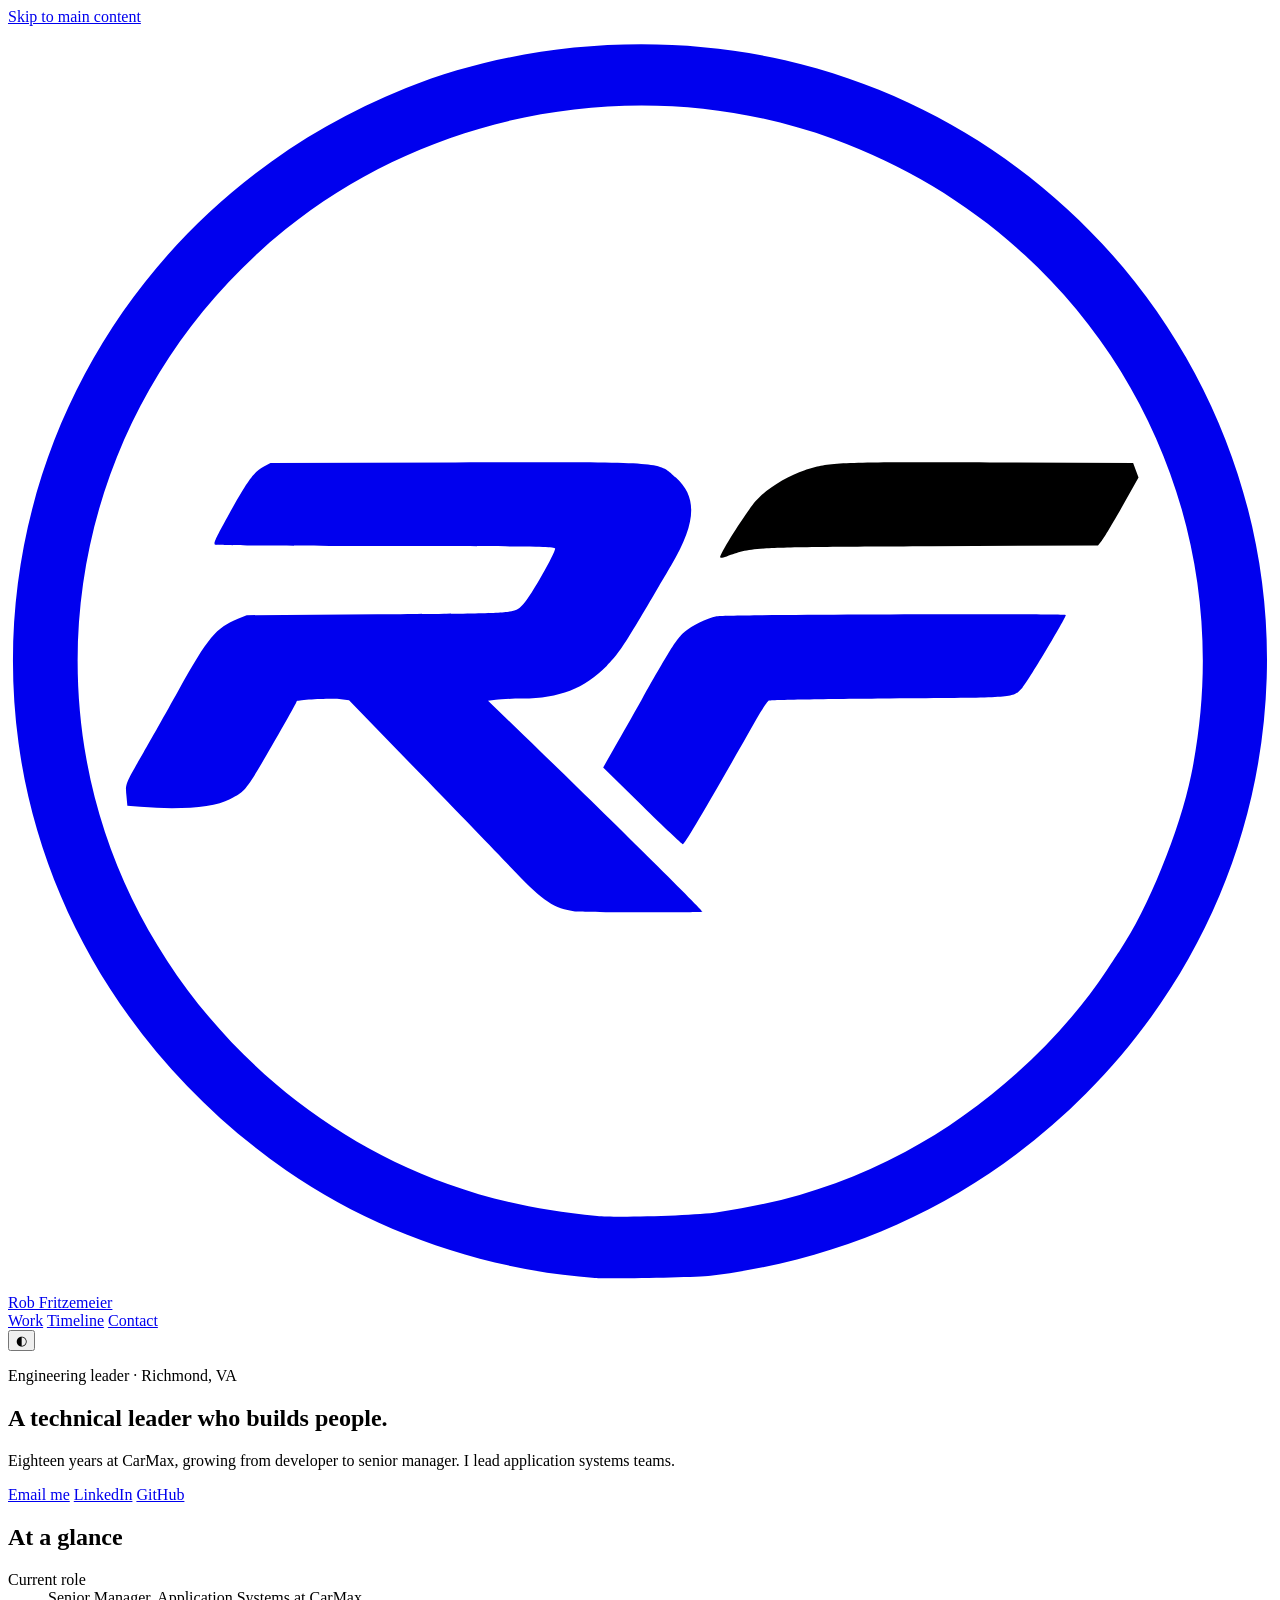
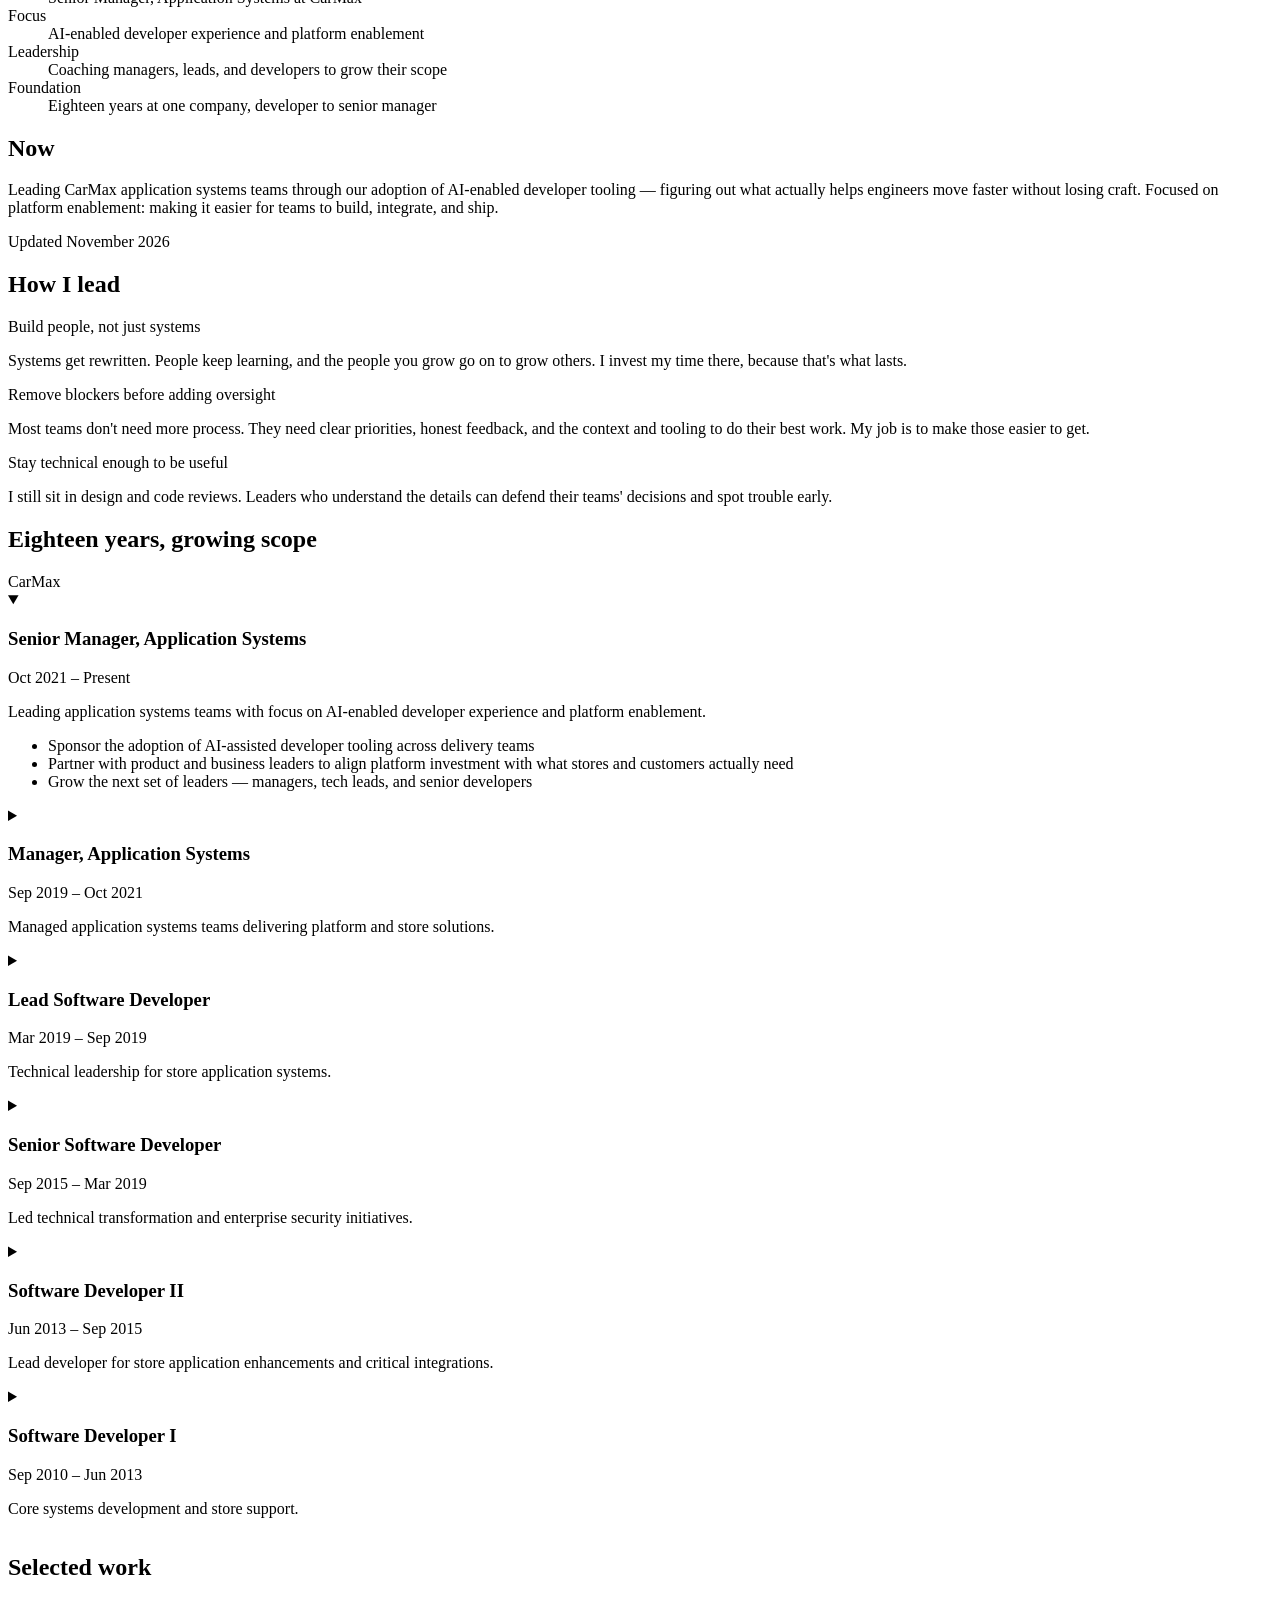
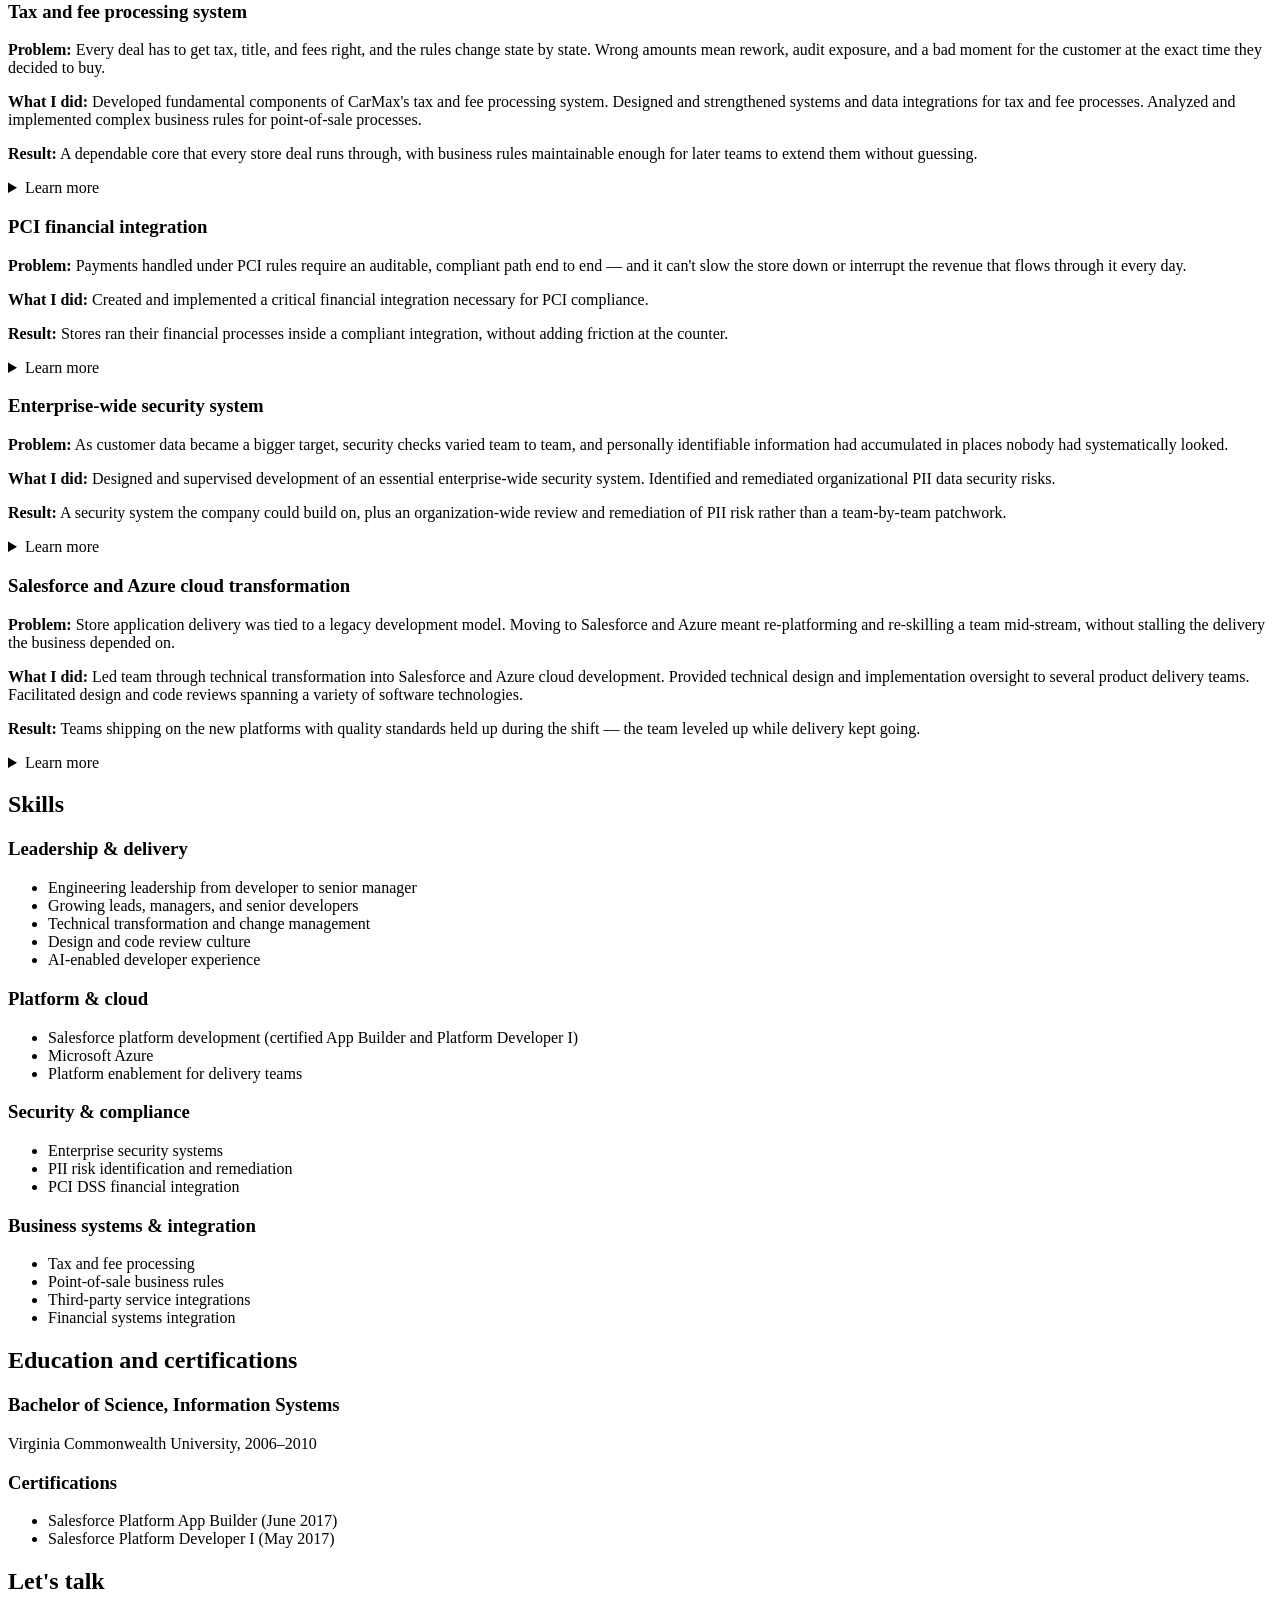
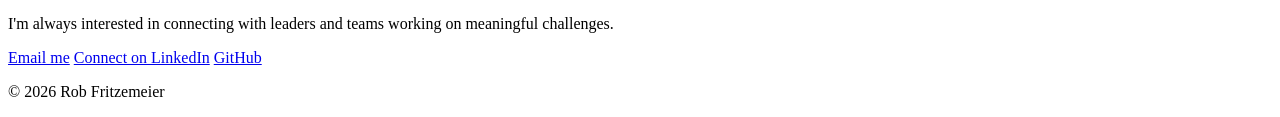
==== commit 137c896f: "Add RF logo to header and as favicon The header shows the RF mark beside the name and links home. It" ====
--- a/public/index.html
+++ b/public/index.html
@@ -67,6 +67,7 @@
   <title>Rob Fritzemeier | Engineering leader</title>
   <link rel="icon" type="image/svg+xml" href="/favicon.svg">
   <link rel="icon" type="image/png" sizes="32x32" href="/favicon-32.png">
+  <link rel="apple-touch-icon" href="/apple-touch-icon.png">
   <link rel="stylesheet" href="/style.css">
   
   <!-- Theme script: runs before paint to avoid flash -->
@@ -86,7 +87,10 @@
 
   <header>
     <div class="header-content">
-      <div class="header-name">Rob Fritzemeier</div>
+      <a class="header-name" href="/" aria-label="Rob Fritzemeier, home">
+        <svg class="brand-mark" viewBox="288 144 797 797" aria-hidden="true" focusable="false"><g fill="currentColor"><path fill-rule="evenodd" d="M658.00,933.39C589.32,928.60 518.73,904.01 463.50,865.63C370.50,801.02 309.09,702.96 294.62,596.00C270.74,419.49 370.95,250.14 539.00,183.04C611.95,153.90 699.62,147.52 778.00,165.64C959.55,207.60 1087.33,371.44 1081.67,555.00C1078.63,653.74 1038.67,745.76 967.91,816.97C903.67,881.63 823.00,920.81 731.00,932.02C722.37,933.07 668.07,934.09 658.00,933.39Z M735.50,892.03C781.15,885.04 815.89,873.81 853.89,853.76C902.95,827.87 951.03,784.55 980.70,739.50C984.32,734.00 988.08,728.34 989.05,726.91C1006.42,701.49 1026.85,651.28 1033.99,616.50C1069.38,444.07 975.03,276.19 808.50,215.30C692.78,172.98 558.50,195.10 463.00,272.21C362.38,353.46 314.62,480.95 337.58,607.00C359.61,727.94 448.58,832.30 565.30,874.11C594.94,884.73 622.58,890.68 659.50,894.39C671.97,895.65 722.03,894.09 735.50,892.03Z"/><path d="M645.50,702.30C632.47,700.57 625.28,695.83 607.84,677.46C600.56,669.78 574.00,642.28 548.81,616.35L503.03,569.19L497.99,568.50C492.48,567.74 470.00,568.85 470.00,569.88C470.00,570.23 466.92,575.92 463.15,582.51C437.25,627.83 438.71,625.80 427.87,631.50C418.13,636.62 397.51,638.39 371.38,636.36L363.26,635.72L362.66,629.27C361.97,621.88 361.86,622.14 373.50,602.00C377.47,595.12 387.35,577.58 395.45,563.00C414.10,529.46 419.14,523.39 433.00,517.74L438.50,515.50L521.00,514.98C611.63,514.40 607.22,514.72 613.11,508.33C617.64,503.44 633.00,476.46 633.00,473.41C633.00,472.20 617.66,471.99 526.75,471.93C468.31,471.89 419.71,471.55 418.75,471.17C417.24,470.57 418.44,467.88 427.65,451.24C439.29,430.23 443.08,425.07 449.36,421.72L453.50,419.50L570.00,419.19C704.24,418.84 697.67,418.39 709.12,428.73C722.85,441.13 722.00,457.20 706.21,484.00C703.78,488.12 700.35,493.98 698.58,497.00C676.48,534.80 673.38,539.53 665.50,547.52C651.46,561.75 635.62,567.90 612.50,568.08C605.90,568.13 598.29,568.47 595.59,568.84L590.68,569.50L614.02,592.00C658.91,635.26 726.00,701.49 726.00,702.55C726.00,703.10 649.75,702.87 645.50,702.30Z"/><path d="M687.89,635.71L663.28,611.50L670.42,599.00C674.35,592.12 682.01,578.62 687.45,569.00C706.37,535.53 709.58,530.46 714.67,525.98C719.28,521.93 728.35,517.50 734.80,516.13C739.76,515.07 955.00,514.35 955.00,515.39C955.00,517.28 930.48,558.32 927.64,561.18C921.01,567.87 926.13,567.45 844.00,568.01C803.02,568.29 768.73,568.89 767.79,569.35C766.84,569.81 763.35,574.98 760.04,580.84C729.57,634.63 714.67,659.96 713.50,659.93C712.95,659.92 701.42,649.02 687.89,635.71Z"/></g><path class="brand-mark-accent" d="M737.00,479.03C737.00,476.43 752.45,451.98 759.41,443.57C765.37,436.36 779.19,427.67 790.40,424.08C806.11,419.05 809.41,418.91 906.97,419.22L997.44,419.50L999.14,424.09L1000.84,428.67L990.56,446.98C984.91,457.05 979.16,466.69 977.78,468.39L975.28,471.50L869.89,472.05C755.25,472.65 757.95,472.52 741.16,478.44C738.87,479.25 737.00,479.52 737.00,479.03Z"/></svg>
+        <span>Rob Fritzemeier</span>
+      </a>
       <div class="header-right">
         <nav aria-label="Main navigation">
           <a href="#work">Work</a>
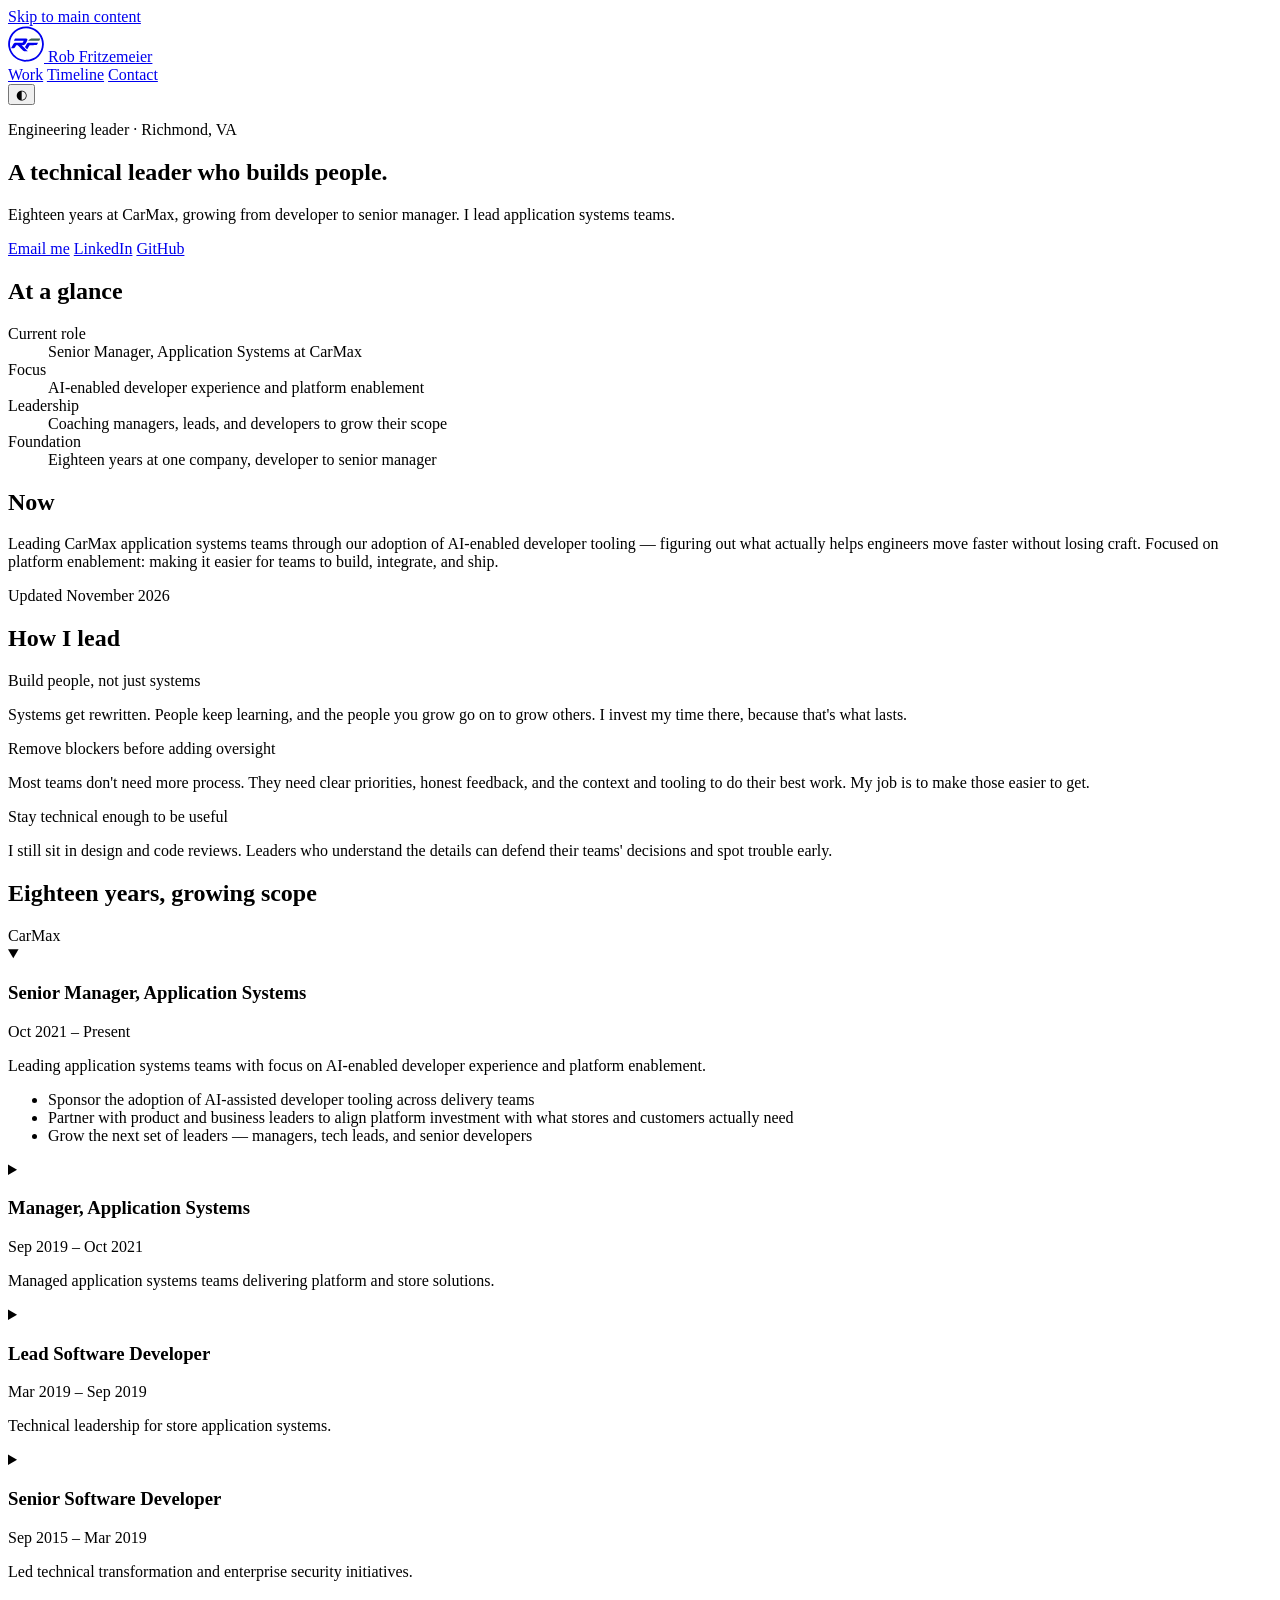
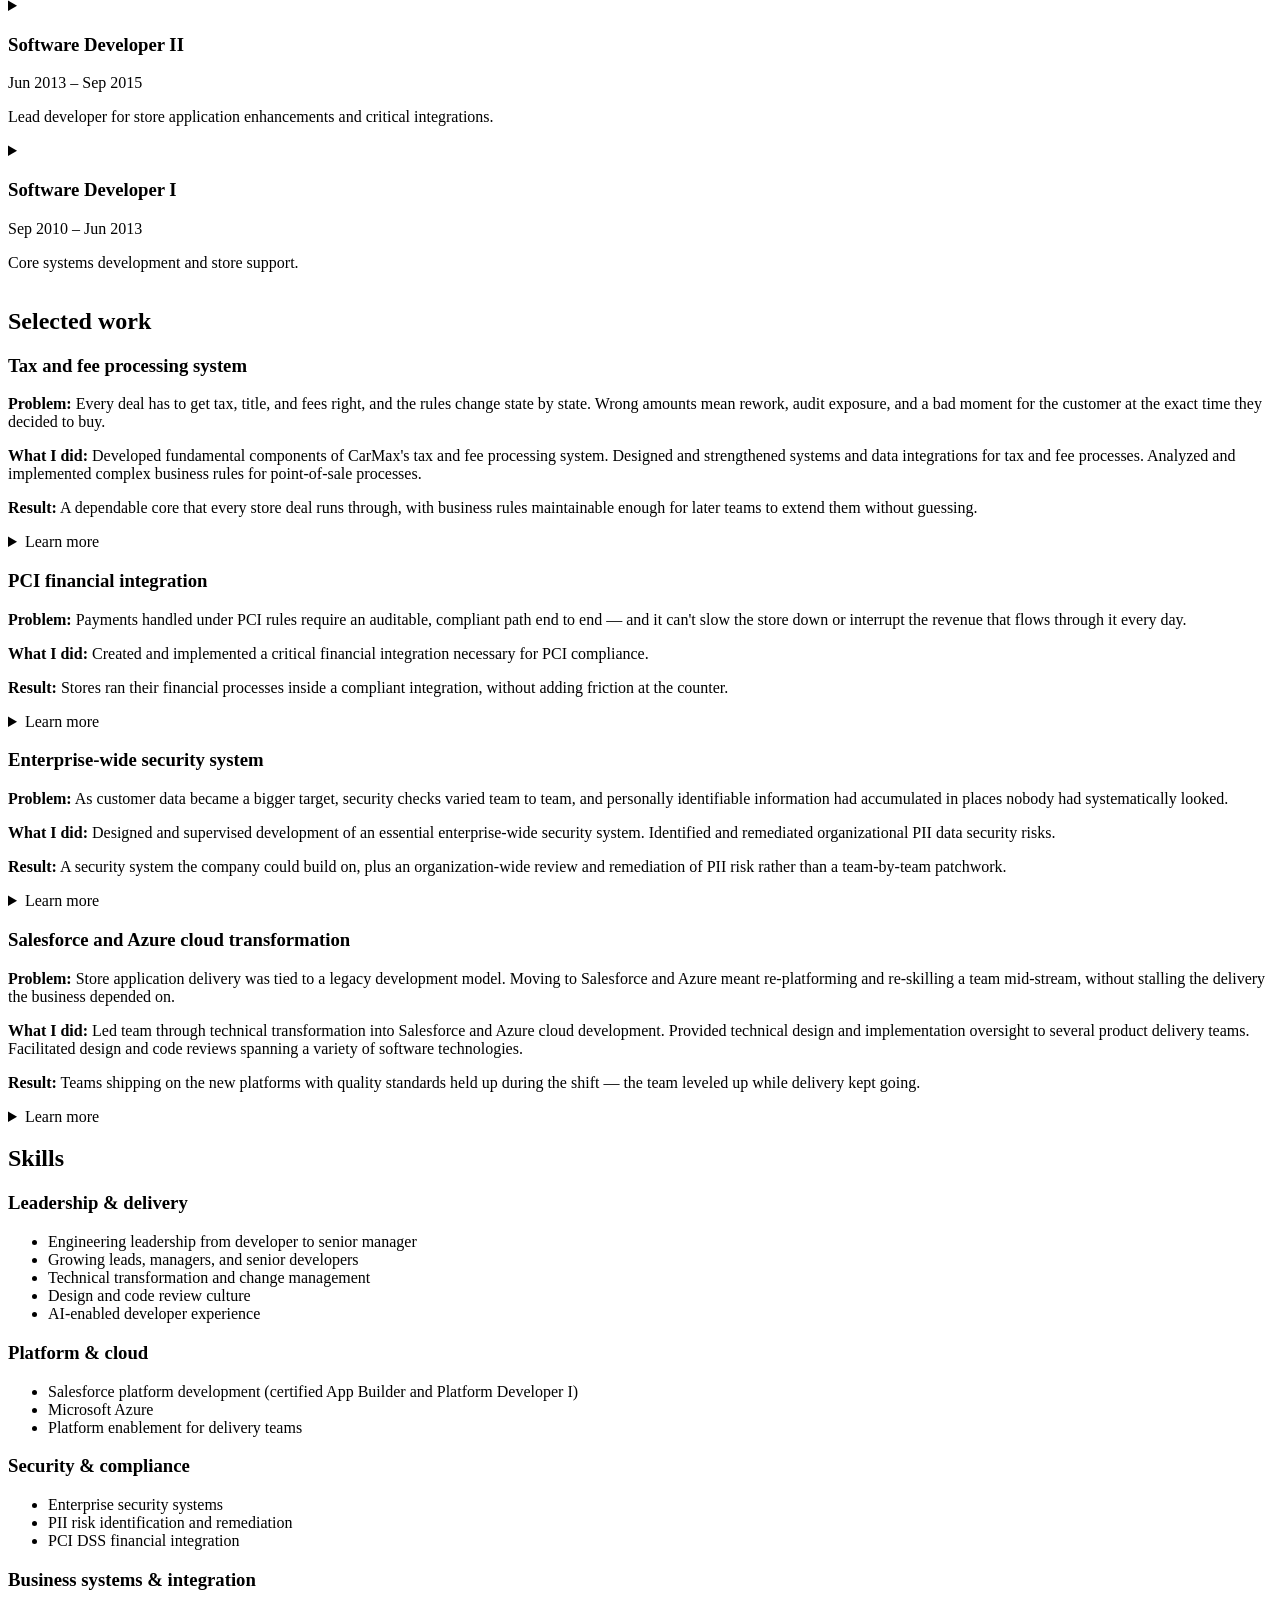
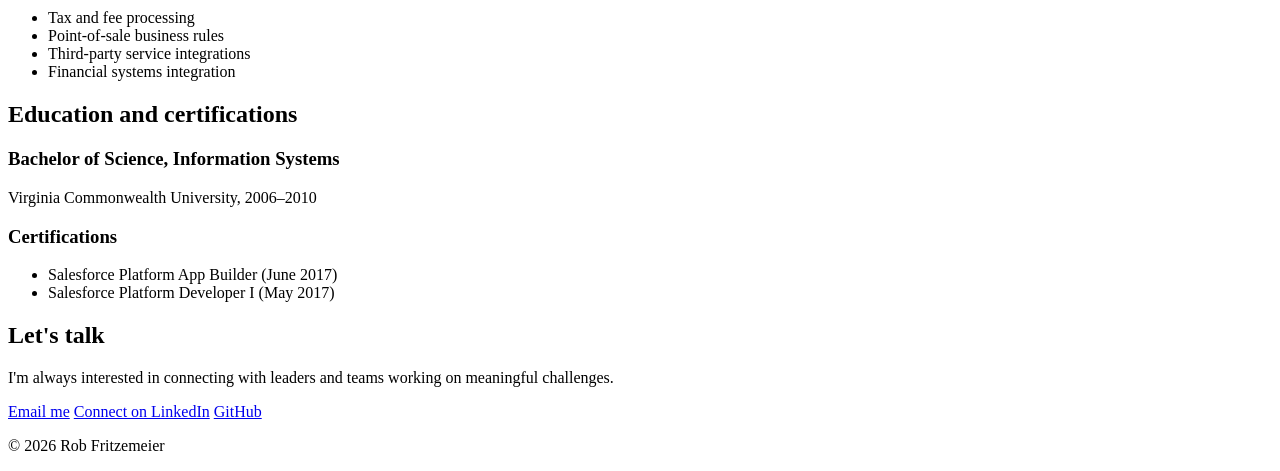
==== commit 5270e997: "Bust browser cache for stylesheet and icons Browsers kept the old style.css and favicon for up to 4 " ====
--- a/public/index.html
+++ b/public/index.html
@@ -65,10 +65,10 @@
   </script>
   
   <title>Rob Fritzemeier | Engineering leader</title>
-  <link rel="icon" type="image/svg+xml" href="/favicon.svg">
-  <link rel="icon" type="image/png" sizes="32x32" href="/favicon-32.png">
-  <link rel="apple-touch-icon" href="/apple-touch-icon.png">
-  <link rel="stylesheet" href="/style.css">
+  <link rel="icon" type="image/svg+xml" href="/favicon.svg?v=2">
+  <link rel="icon" type="image/png" sizes="32x32" href="/favicon-32.png?v=2">
+  <link rel="apple-touch-icon" href="/apple-touch-icon.png?v=2">
+  <link rel="stylesheet" href="/style.css?v=2">
   
   <!-- Theme script: runs before paint to avoid flash -->
   <script>
@@ -88,7 +88,7 @@
   <header>
     <div class="header-content">
       <a class="header-name" href="/" aria-label="Rob Fritzemeier, home">
-        <svg class="brand-mark" viewBox="288 144 797 797" aria-hidden="true" focusable="false"><g fill="currentColor"><path fill-rule="evenodd" d="M658.00,933.39C589.32,928.60 518.73,904.01 463.50,865.63C370.50,801.02 309.09,702.96 294.62,596.00C270.74,419.49 370.95,250.14 539.00,183.04C611.95,153.90 699.62,147.52 778.00,165.64C959.55,207.60 1087.33,371.44 1081.67,555.00C1078.63,653.74 1038.67,745.76 967.91,816.97C903.67,881.63 823.00,920.81 731.00,932.02C722.37,933.07 668.07,934.09 658.00,933.39Z M735.50,892.03C781.15,885.04 815.89,873.81 853.89,853.76C902.95,827.87 951.03,784.55 980.70,739.50C984.32,734.00 988.08,728.34 989.05,726.91C1006.42,701.49 1026.85,651.28 1033.99,616.50C1069.38,444.07 975.03,276.19 808.50,215.30C692.78,172.98 558.50,195.10 463.00,272.21C362.38,353.46 314.62,480.95 337.58,607.00C359.61,727.94 448.58,832.30 565.30,874.11C594.94,884.73 622.58,890.68 659.50,894.39C671.97,895.65 722.03,894.09 735.50,892.03Z"/><path d="M645.50,702.30C632.47,700.57 625.28,695.83 607.84,677.46C600.56,669.78 574.00,642.28 548.81,616.35L503.03,569.19L497.99,568.50C492.48,567.74 470.00,568.85 470.00,569.88C470.00,570.23 466.92,575.92 463.15,582.51C437.25,627.83 438.71,625.80 427.87,631.50C418.13,636.62 397.51,638.39 371.38,636.36L363.26,635.72L362.66,629.27C361.97,621.88 361.86,622.14 373.50,602.00C377.47,595.12 387.35,577.58 395.45,563.00C414.10,529.46 419.14,523.39 433.00,517.74L438.50,515.50L521.00,514.98C611.63,514.40 607.22,514.72 613.11,508.33C617.64,503.44 633.00,476.46 633.00,473.41C633.00,472.20 617.66,471.99 526.75,471.93C468.31,471.89 419.71,471.55 418.75,471.17C417.24,470.57 418.44,467.88 427.65,451.24C439.29,430.23 443.08,425.07 449.36,421.72L453.50,419.50L570.00,419.19C704.24,418.84 697.67,418.39 709.12,428.73C722.85,441.13 722.00,457.20 706.21,484.00C703.78,488.12 700.35,493.98 698.58,497.00C676.48,534.80 673.38,539.53 665.50,547.52C651.46,561.75 635.62,567.90 612.50,568.08C605.90,568.13 598.29,568.47 595.59,568.84L590.68,569.50L614.02,592.00C658.91,635.26 726.00,701.49 726.00,702.55C726.00,703.10 649.75,702.87 645.50,702.30Z"/><path d="M687.89,635.71L663.28,611.50L670.42,599.00C674.35,592.12 682.01,578.62 687.45,569.00C706.37,535.53 709.58,530.46 714.67,525.98C719.28,521.93 728.35,517.50 734.80,516.13C739.76,515.07 955.00,514.35 955.00,515.39C955.00,517.28 930.48,558.32 927.64,561.18C921.01,567.87 926.13,567.45 844.00,568.01C803.02,568.29 768.73,568.89 767.79,569.35C766.84,569.81 763.35,574.98 760.04,580.84C729.57,634.63 714.67,659.96 713.50,659.93C712.95,659.92 701.42,649.02 687.89,635.71Z"/></g><path class="brand-mark-accent" d="M737.00,479.03C737.00,476.43 752.45,451.98 759.41,443.57C765.37,436.36 779.19,427.67 790.40,424.08C806.11,419.05 809.41,418.91 906.97,419.22L997.44,419.50L999.14,424.09L1000.84,428.67L990.56,446.98C984.91,457.05 979.16,466.69 977.78,468.39L975.28,471.50L869.89,472.05C755.25,472.65 757.95,472.52 741.16,478.44C738.87,479.25 737.00,479.52 737.00,479.03Z"/></svg>
+        <svg class="brand-mark" width="36" height="36" viewBox="288 144 797 797" aria-hidden="true" focusable="false"><g fill="currentColor"><path fill-rule="evenodd" d="M658.00,933.39C589.32,928.60 518.73,904.01 463.50,865.63C370.50,801.02 309.09,702.96 294.62,596.00C270.74,419.49 370.95,250.14 539.00,183.04C611.95,153.90 699.62,147.52 778.00,165.64C959.55,207.60 1087.33,371.44 1081.67,555.00C1078.63,653.74 1038.67,745.76 967.91,816.97C903.67,881.63 823.00,920.81 731.00,932.02C722.37,933.07 668.07,934.09 658.00,933.39Z M735.50,892.03C781.15,885.04 815.89,873.81 853.89,853.76C902.95,827.87 951.03,784.55 980.70,739.50C984.32,734.00 988.08,728.34 989.05,726.91C1006.42,701.49 1026.85,651.28 1033.99,616.50C1069.38,444.07 975.03,276.19 808.50,215.30C692.78,172.98 558.50,195.10 463.00,272.21C362.38,353.46 314.62,480.95 337.58,607.00C359.61,727.94 448.58,832.30 565.30,874.11C594.94,884.73 622.58,890.68 659.50,894.39C671.97,895.65 722.03,894.09 735.50,892.03Z"/><path d="M645.50,702.30C632.47,700.57 625.28,695.83 607.84,677.46C600.56,669.78 574.00,642.28 548.81,616.35L503.03,569.19L497.99,568.50C492.48,567.74 470.00,568.85 470.00,569.88C470.00,570.23 466.92,575.92 463.15,582.51C437.25,627.83 438.71,625.80 427.87,631.50C418.13,636.62 397.51,638.39 371.38,636.36L363.26,635.72L362.66,629.27C361.97,621.88 361.86,622.14 373.50,602.00C377.47,595.12 387.35,577.58 395.45,563.00C414.10,529.46 419.14,523.39 433.00,517.74L438.50,515.50L521.00,514.98C611.63,514.40 607.22,514.72 613.11,508.33C617.64,503.44 633.00,476.46 633.00,473.41C633.00,472.20 617.66,471.99 526.75,471.93C468.31,471.89 419.71,471.55 418.75,471.17C417.24,470.57 418.44,467.88 427.65,451.24C439.29,430.23 443.08,425.07 449.36,421.72L453.50,419.50L570.00,419.19C704.24,418.84 697.67,418.39 709.12,428.73C722.85,441.13 722.00,457.20 706.21,484.00C703.78,488.12 700.35,493.98 698.58,497.00C676.48,534.80 673.38,539.53 665.50,547.52C651.46,561.75 635.62,567.90 612.50,568.08C605.90,568.13 598.29,568.47 595.59,568.84L590.68,569.50L614.02,592.00C658.91,635.26 726.00,701.49 726.00,702.55C726.00,703.10 649.75,702.87 645.50,702.30Z"/><path d="M687.89,635.71L663.28,611.50L670.42,599.00C674.35,592.12 682.01,578.62 687.45,569.00C706.37,535.53 709.58,530.46 714.67,525.98C719.28,521.93 728.35,517.50 734.80,516.13C739.76,515.07 955.00,514.35 955.00,515.39C955.00,517.28 930.48,558.32 927.64,561.18C921.01,567.87 926.13,567.45 844.00,568.01C803.02,568.29 768.73,568.89 767.79,569.35C766.84,569.81 763.35,574.98 760.04,580.84C729.57,634.63 714.67,659.96 713.50,659.93C712.95,659.92 701.42,649.02 687.89,635.71Z"/></g><path class="brand-mark-accent" fill="#3D6350" d="M737.00,479.03C737.00,476.43 752.45,451.98 759.41,443.57C765.37,436.36 779.19,427.67 790.40,424.08C806.11,419.05 809.41,418.91 906.97,419.22L997.44,419.50L999.14,424.09L1000.84,428.67L990.56,446.98C984.91,457.05 979.16,466.69 977.78,468.39L975.28,471.50L869.89,472.05C755.25,472.65 757.95,472.52 741.16,478.44C738.87,479.25 737.00,479.52 737.00,479.03Z"/></svg>
         <span>Rob Fritzemeier</span>
       </a>
       <div class="header-right">
